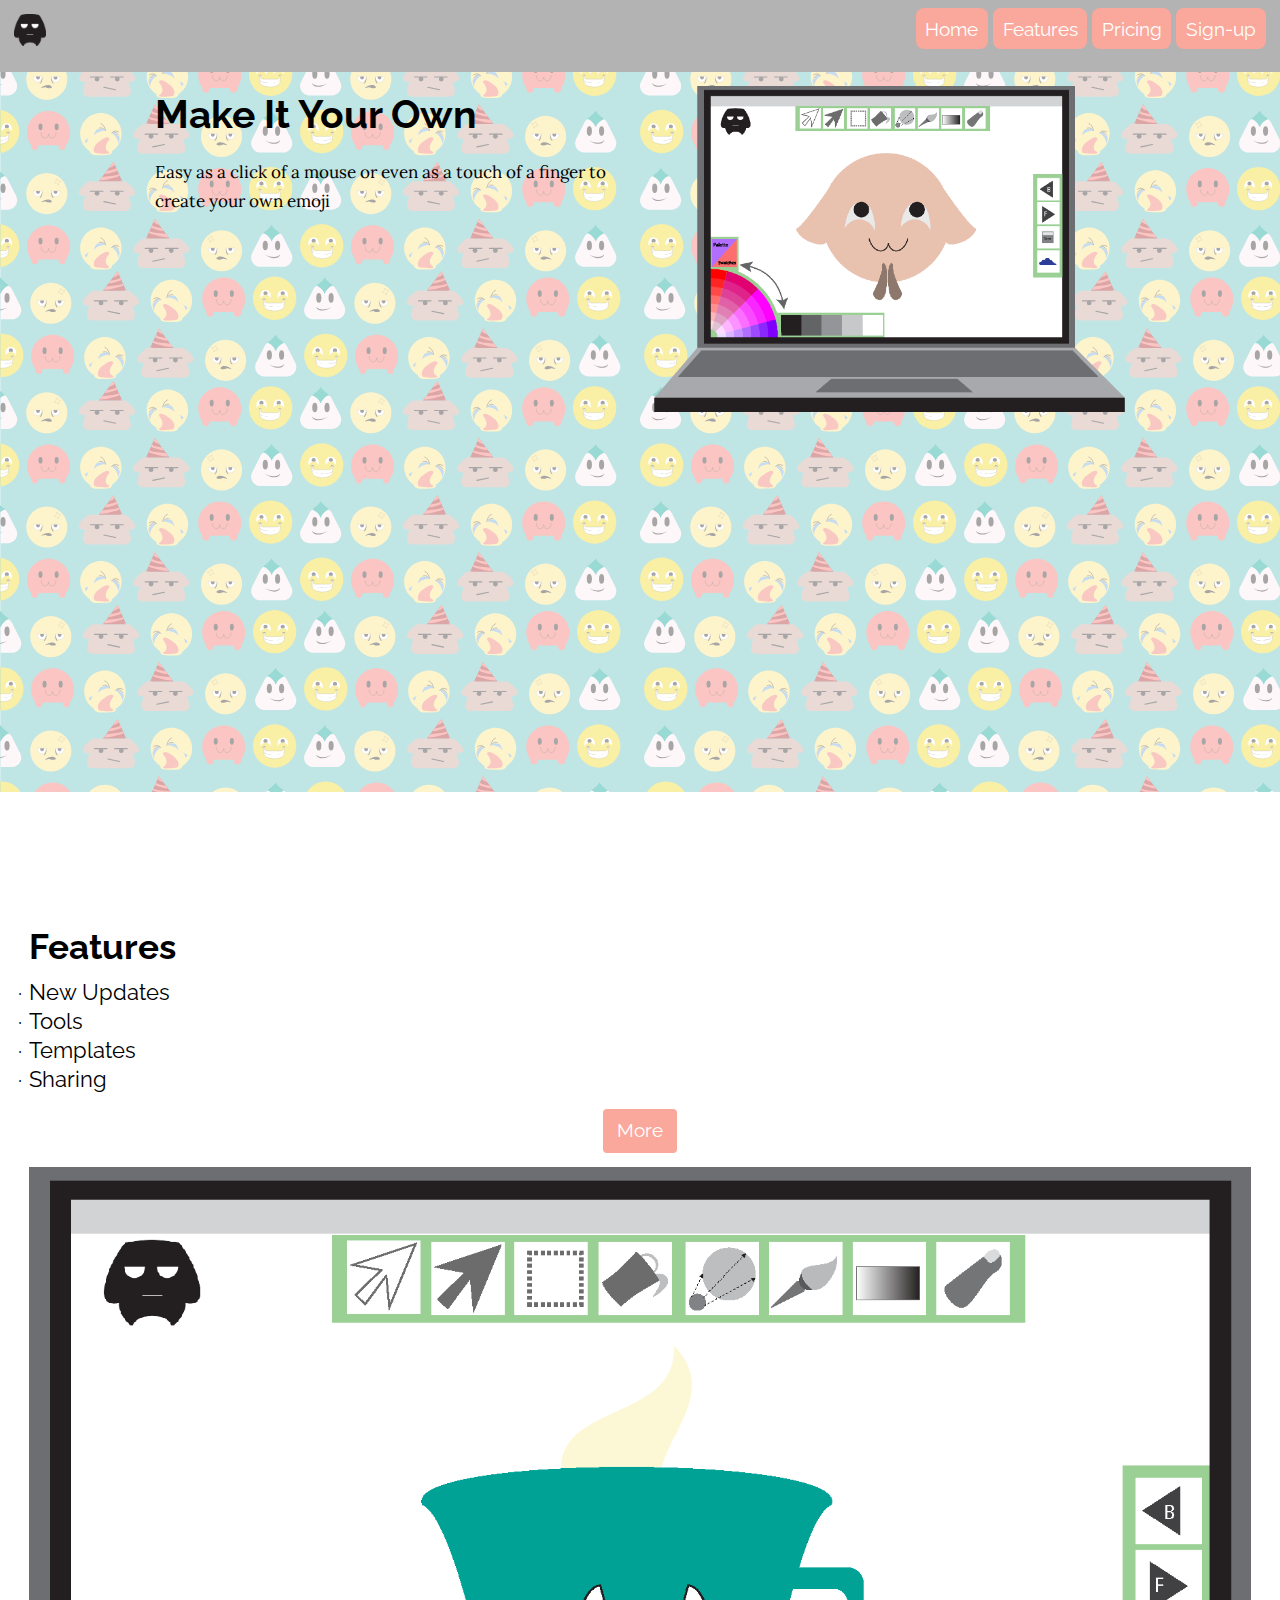
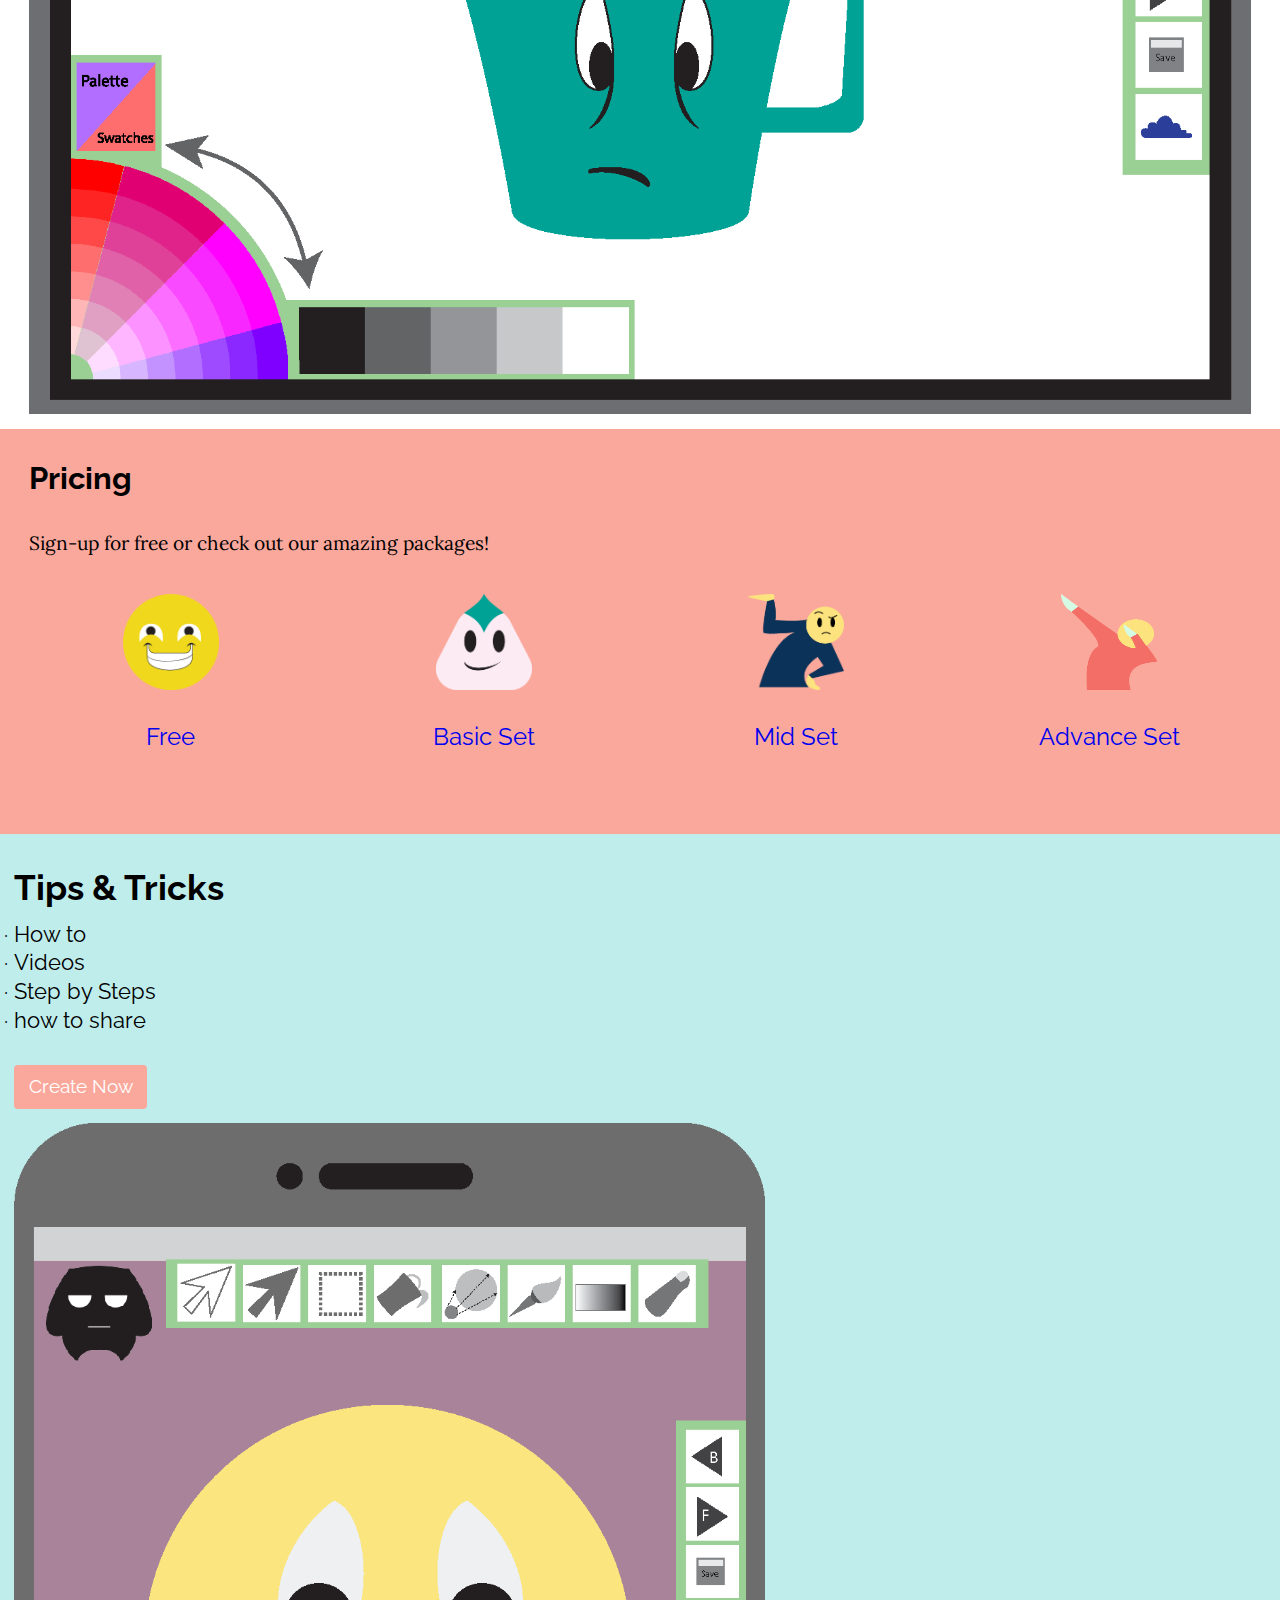
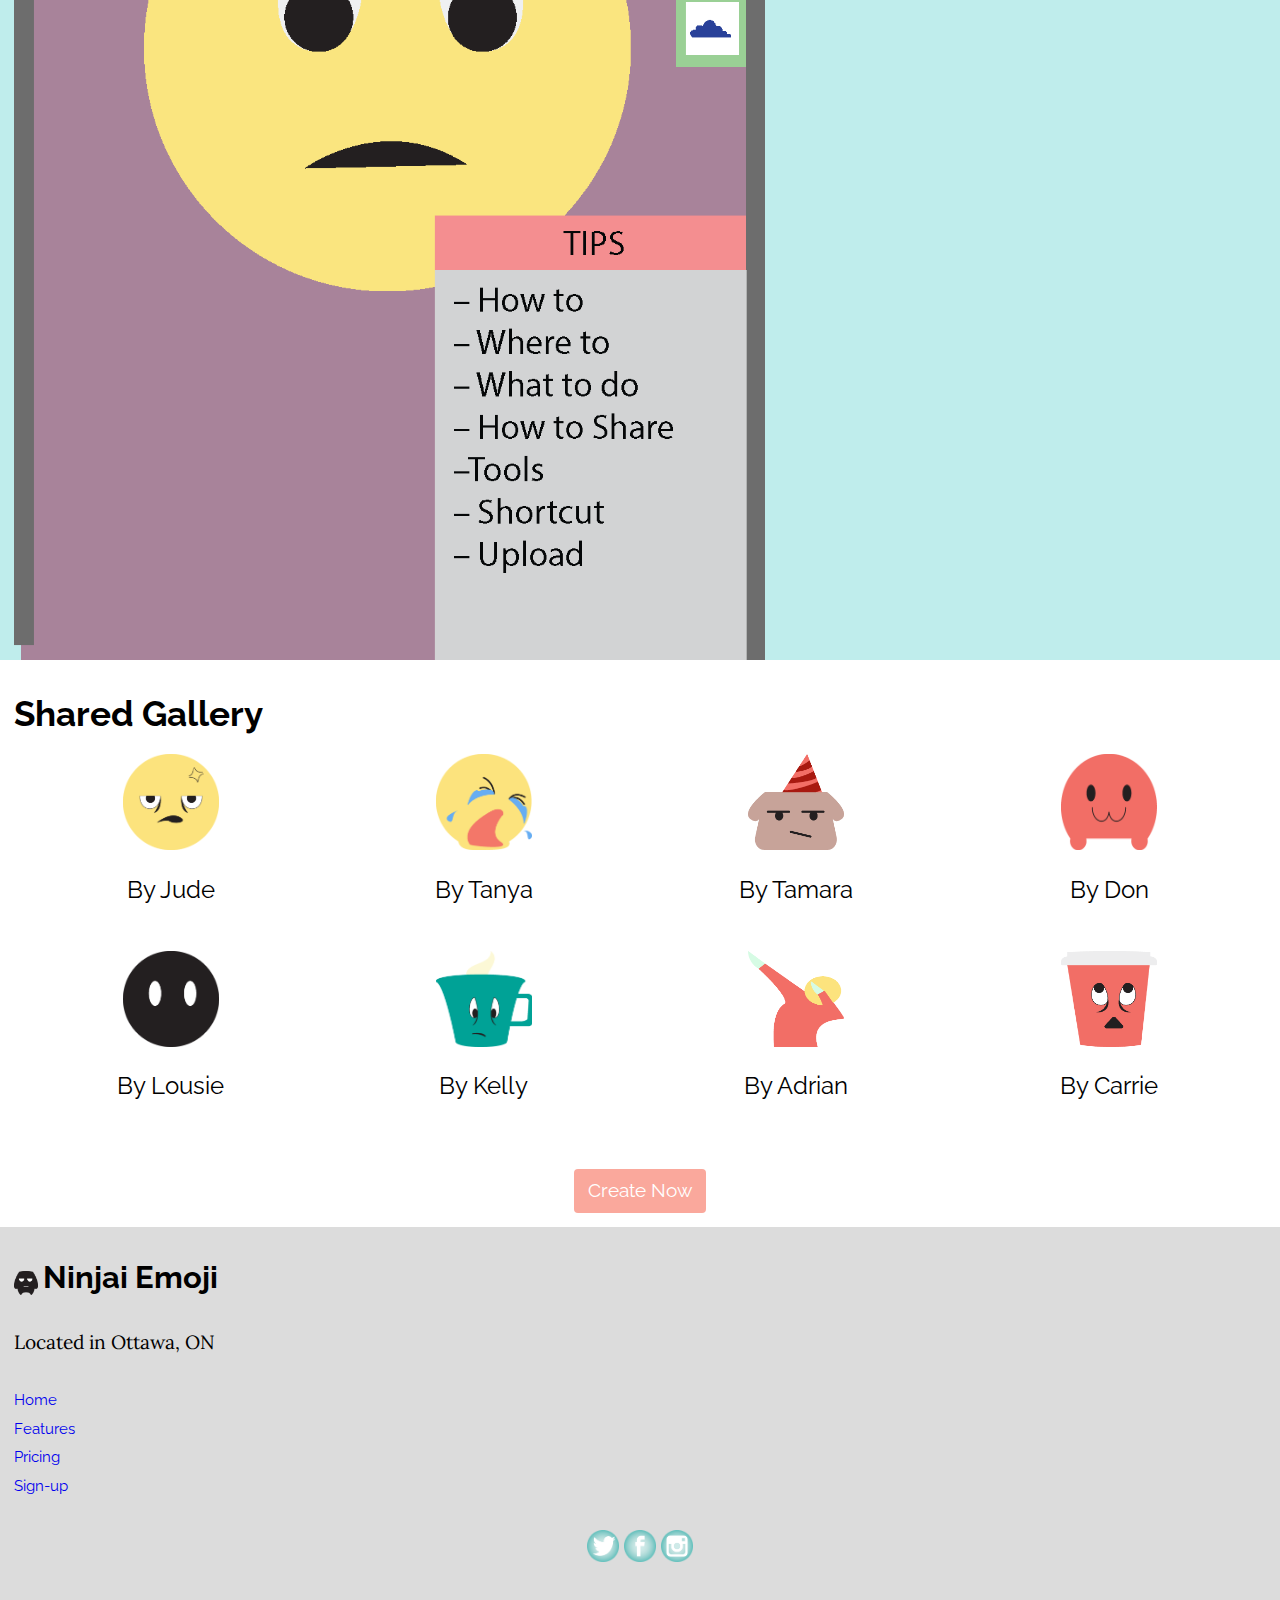
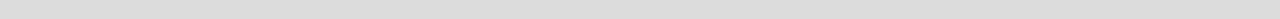
==== index.html @ ff422fff "fixing index" ====
<!DOCTYPE html>
<html lang="en-ca">
<head>
  <meta charset="utf-8">
  <title>Home Page</title>
  <meta name="viewport" content="width=device-width,initial-scale=1">
  <link href="css/modules.css" rel="stylesheet">
  <link href="css/grid.css" rel="stylesheet">
  <link href="css/type.css" rel="stylesheet">
  <link href="css/main.css" rel="stylesheet">
  <link href="https://fonts.googleapis.com/css?family=Lora|Raleway:400,700" rel="stylesheet">
</head>
<body>

  <header class="nav pin push-0 pad-t-1-2">
    <div class="grid">
      <div class="unit xs-1-2 s-1-2 m-1-2 l-1-2">
        <a href="index.html">
          <i class="gutter-1-2">
            <img class="icon i-32" src="images/logo-icon.png" alt="">
          </i>
        </a>
      </div>
      <div class="unit xs-1-2 s-1-2 unit-m-hidden unit-l-hidden gutter-1-2">
        <nav class="right">
          <div class="dropdown push-1-2">
            <button class="dropbtn">Menu</button>
            <ul class="dropdown-content">
              <li><a href="">Home</a></li>
              <li><a href="tour.html">Features</a></li>
              <li><a href="pricing.html">Pricing</a></li>
              <li><a href="sign-up.html">Sign-up</a></li>
            </ul>
          </div>
        </nav>
      </div>
      <div class="unit unit-xs-hidden unit-s-hidden m-1-2 l-1-2 gutter-1-2">
        <nav class="right">
          <ul class="list-group-inline">
            <li><a class="btn btn-link" href="">Home</a></li>
            <li><a class="btn btn-link" href="tour.html">Features</a></li>
            <li><a class="btn btn-link" href="pricing.html">Pricing</a></li>
            <li><a class="btn btn-link" href="sign-up.html">Sign-up</a></li>
          </ul>
        </nav>
      </div>
    </div>
  </header>
  <main>

    <section class="banner push-1-2 pad-b-2 relative">
      <div class="embed embed-16by9">
        <img class="embed-item" src="images/background-pricing.svg" alt="">
      </div>
      <div class="grid absolute pin-tc w-1 gutter-1-2 pad-t-1-2 wrapper">
        <div class="unit xs-1 s-1 m-1-2 l-1-2 push-1-2">
          <h1 class="push-1-2 zetta">Make It Your Own</h1>
          <p class="milli push-0">Easy as a click of a mouse or even as a touch of a finger to create your own emoji</p>
        </div>
        <div class="unit xs-1 s-1 m-1-2 l-1-2 ban-img">
          <img class="img-flex" src="images/banner-image.png" alt="">
        </div>
      </div>
    </section>

    <section class="feature-body gutter push-1-2 pad-t-2">
      <div>
        <h2 class="push-1-4 exa">Features</h2>
        <ul class="mega push-1-2 gutter-0">
          <li>New Updates</li>
          <li>Tools</li>
          <li>Templates</li>
          <li>Sharing</li>
        </ul>
      </div>
      <div class="text-center push-1-2">
        <a class="btn text-center" href="tour.html">More</a>
      </div>
      <img class="img-flex" src="images/image-features.png" alt="">
    </section>

    <section class="price-home pad-b pad-t">
      <div class="gutter">
        <h2>Pricing</h2>
        <p>Sign-up for free or check out our amazing packages!</p>
      </div>
      <div class="grid pad-t-0 push-1-2 gutter-1-2">
        <div class="unit xs-1-2 s-1-2 m-1-4 l-1-4 island-1-4 push-1-2 center-flow">
          <a class="push-0" href="pricing.html">
            <i>
              <img class="icon i-96 push" src="images/icons-happy.png" alt="">
            </i>
            <h3 class="text-center push-1-2 normal giga">Free</h3>
          </a>
        </div>
        <div class="unit xs-1-2 s-1-2 m-1-4 l-1-4 island-1-4 push-1-2 center-flow">
          <a class="push-0" href="pricing.html">
            <i>
              <img class="icon i-96 push" src="images/icons-werid.png" alt="">
            </i>
            <h3 class="text-center push-1-2 normal giga">Basic Set</h3>
          </a>
        </div>
        <div class="unit xs-1-2 s-1-2 m-1-4 l-1-4 island-1-4 push-1-2 center-flow">
          <a class="push-0" href="pricing.html">
            <i>
              <img class="icon i-96 push" src="images/icons-what.png" alt="">
            </i>
            <h3 class="text-center push-1-2 normal giga">Mid Set</h3>
          </a>
        </div>
        <div class="unit xs-1-2 s-1-2 m-1-4 l-1-4 island-1-4 push-1-2 center-flow">
          <a class="push-0" href="pricing.html">
            <i>
              <img class="icon i-96 push" src="images/icons-dab.png" alt="">
            </i>
            <h3 class="text-center push-1-2 normal giga">Advance Set</h3>
          </a>
        </div>
      </div>
    </section>

    <section class="tips gutter-1-2 pad-t">
      <h2 class="push-1-4 exa">Tips & Tricks</h2>
      <ul class="mega push-1-2">
        <li>How to</li>
        <li>Videos</li>
        <li>Step by Steps</li>
        <li>how to share</li>
      </ul>
      <div class="pad-t-1-2 push-1-2">
        <a class="btn text-center" href="pricing.html">Create Now</a>
      </div>
      <img class="img-flex img-phone" src="images/icon-phone.png" alt="">
    </section>

    <section class="pad-t">
      <h2 class="push-1-4 gutter-1-2 exa">Shared Gallery</h2>
      <div class="grid gutter-1-2">
        <div class="unit xs-1-2 s-1-2 m-1-4 l-1-4 island-1-4 push-1-2 center-flow">
          <figure class="push-0">
            <i>
              <img class="icon i-96 push-1-4" src="images/icons-mad.png" alt="">
            </i>
            <figcaption class="pad-t-1-2 push-1-2 giga">By Jude</figcaption>
          </figure>
        </div>
        <div class="unit xs-1-2 s-1-2 m-1-4 l-1-4 island-1-4 push-1-2 center-flow">
          <figure class="push-0">
            <i>
              <img class="icon i-96 push-1-4" src="images/icons-sad.png" alt="">
            </i>
            <figcaption class="pad-t-1-2 push-1-2 giga">By Tanya</figcaption>
          </figure>
        </div>
        <div class="unit xs-1-2 s-1-2 m-1-4 l-1-4 island-1-4 push-1-2 center-flow">
          <figure class="push-0">
            <i>
              <img class="icon i-96 push-1-4" src="images/icons-bob.png" alt="">
            </i>
            <figcaption class="pad-t-1-2 push-1-2 giga">By Tamara</figcaption>
          </figure>
        </div>
        <div class="unit xs-1-2 s-1-2 m-1-4 l-1-4 island-1-4 push-1-2 center-flow">
          <figure class="push-0">
            <i>
              <img class="icon i-96 push-1-4" src="images/icons-frank.png" alt="">
            </i>
            <figcaption class="pad-t-1-2 push-1-2 giga">By Don</figcaption>
          </figure>
        </div>
        <div class="unit-xs-hidden unit m-1-4 l-1-4 island-1-4 push-1-2 center-flow">
          <figure class="push-0">
            <i>
              <img class="icon i-96 push-1-4" src="images/icons-ninja.png" alt="">
            </i>
            <figcaption class="pad-t-1-2 push-1-2 giga">By Lousie</figcaption>
          </figure>
        </div>
        <div class="unit-xs-hidden unit m-1-4 l-1-4 island-1-4 push-1-2 center-flow">
          <figure class="push-0">
            <i>
              <img class="icon i-96 push-1-4" src="images/icons-cup.png" alt="">
            </i>
            <figcaption class="pad-t-1-2 push-1-2 giga">By Kelly</figcaption>
          </figure>
        </div>
        <div class="unit-xs-hidden unit m-1-4 l-1-4 island-1-4 push-1-2 center-flow">
          <figure class="push-0">
            <i>
              <img class="icon i-96 push-1-4" src="images/icons-dab.png" alt="">
            </i>
            <figcaption class="pad-t-1-2 push-1-2 giga">By Adrian</figcaption>
          </figure>
        </div>
        <div class="unit-xs-hidden unit m-1-4 l-1-4 island-1-4 push-1-2 center-flow">
          <figure class="push-0">
            <i>
              <img class="icon i-96 push-1-4" src="images/icons-cuppy.png" alt="">
            </i>
            <figcaption class="pad-t-1-2 push-1-2 giga">By Carrie</figcaption>
          </figure>
        </div>
      </div>

      <div class="pad-t push-1-2 center-flow">
        <a class="btn text-center" href="pricing.html">Create Now</a>
      </div>

    </section>

  </main>

  <footer class="pad-t gutter-1-2 pad-b">

    <i class="inline-block">
      <img class="icon i-24" src="images/logo-icon.png" alt="">
    </i>

    <h2 class="inline-block">Ninjai Emoji</h2>

    <p>Located in Ottawa, ON</p>
    <nav class="micro">
      <ul class="list-group">
        <li><a href="index.html">Home</a></li>
        <li><a href="tour.html">Features</a></li>
        <li><a href="pricing.html">Pricing</a></li>
        <li><a href="sign-up.html">Sign-up</a></li>
      </ul>
    </nav>
    <div class="center-flow push">
      <i>
        <img class="icon i-32" src="images/icons-twitter.png" alt="">
      </i>
      <i>
        <img class="icon i-32" src="images/icons-facebook.png" alt="">
      </i>
      <i>
        <img class="icon i-32" src="images/icons-instagram.png" alt="">
      </i>
    </div>
  </footer>

</body>
</html>
---- css/modules.css ----
/*
 * Modulifier || Code released under the UNLICENSE
 * Code under other copyrights & licenses listed below.
 * https://modulifier.web-dev.tools/#responsive;images;list-group;embed;media-object;icons;hidden;positioning;nice-lists;forms;buttons;accessibility;print
 */

@-moz-viewport { width: device-width; scale: 1; }
@-ms-viewport { width: device-width; scale: 1; }
@-o-viewport { width: device-width; scale: 1; }
@-webkit-viewport { width: device-width; scale: 1; }
@viewport { width: device-width; scale: 1; }

html {
  box-sizing: border-box;
  -moz-text-size-adjust: 100%;
  -ms-text-size-adjust: 100%;
  -webkit-text-size-adjust: 100%;
  text-size-adjust: 100%;
}

*, *::before, *::after {
  box-sizing: inherit;
}

body {
  margin: 0;
}

article,
aside,
details,
figcaption,
figure,
footer,
header,
main,
menu,
nav,
section,
summary {
  display: block;
}

audio,
canvas,
progress,
video {
  display: inline-block;
  vertical-align: baseline;
}

template {
  display: none;
}

details {
  cursor: pointer;
}

audio:not([controls]) {
  display: none;
  height: 0;
}

a,
area,
button,
input,
label,
select,
textarea,
[tabindex] {
  -ms-touch-action: manipulation;
  touch-action: manipulation;
}

img {
  border: 0;
}

.img-flex {
  display: block;
  width: 100%;
}

svg {
  fill: currentColor;
}

svg:not(:root) {
  overflow: hidden;
}

svg.img-flex {
  width: 100%;
  height: 100%;
}

.image-replacement, .ir {
  overflow: hidden;
  direction: ltr;
  text-align: left;
  text-indent: 100%;
  white-space: nowrap;
}

.list-group, .list-group-inline, .list-group--inline {
  padding-left: 0;
  list-style-type: none;
}

.list-group > dd {
  margin-left: 0;
}

.list-group-inline::before,
.list-group-inline::after,
.list-group--inline::before,
.list-group--inline::after {
  content: "";
  display: table;
}

.list-group-inline::after,
.list-group--inline::after {
  clear: both;
}

.list-group-inline > li,
.list-group--inline > li {
  display: inline-block;
}

.list-group-inline > dt,
.list-group--inline > dt {
  clear: left;
  float: left;
  width: 11em;
}

.list-group-inline > dd,
.list-group--inline > dd {
  float: left;
  min-width: 12em;
}

.embed {
  margin-left: 0;
  margin-right: 0;
  overflow: hidden;
  position: relative;
  width: 100%;
}

.embed-1by1, .embed--1by1 {
  padding-top: 100%; /* Square */
}

.embed-4by3, .embed--4by3 {
  padding-top: 75%; /* Traditional TV/computer screens */
}

.embed-iso216, .embed--iso216 {
  padding-top: 70.92%; /* A-standard paper sizes */
}

.embed-3by2, .embed--3by2 {
  padding-top: 66.6%; /* Classic 35 mm film & most digital photos, landscape */
}

.embed-2by3, .embed--2by3 {
  padding-top: 150%; /* Classic 35 mm film & most digital photos, portrait */
}

.embed-golden, .embed--golden {
  padding-top: 61.8%; /* The Golden Ratio */
}

.embed-16by9, .embed--16by9 {
  padding-top: 56.25%; /* HD TV */
}

.embed-185by100, .embed--185by100 {
  padding-top: 54.05%; /* Common widescreen cinema */
}

.embed-24by10, .embed--24by10 {
  padding-top: 41.667%; /* Widescreen cinema: 2.4:1 */
}

.embed-3by1, .embed--3by1 {
  padding-top: 33.3333%; /* Panorama photos */
}

.embed-4by1, .embed--4by1 {
  padding-top: 25%; /* Polyvision */
}

.embed-5by1, .embed--5by1 {
  padding-top: 20%; /* Really wide... */
}

.embed-item, .embed__item {
  min-height: 100%;
  left: 0;
  position: absolute;
  top: 0;
  width: 100%;
}

.media {
  overflow: hidden;
}

.media-img, .media__img {
  float: left;
}

.media-img-reversed, .media__img--reversed {
  float: right;
}

.media-img-stacked, .media__img--stacked {
  float: none;
}

.media-body, .media__body {
  overflow: hidden;
  min-width: 12em; /* Slightly less than 200px, responsiveness built in */
}

.icon {
  display: inline-block;
  position: relative;
  background: transparent none no-repeat center center;
  background-size: contain;
  vertical-align: middle;
}

.i-16, .i--16 {
  height: 16px;
  width: 16px;
}

.i-18, .i--18 {
  height: 18px;
  width: 18px;
}

.i-24, .i--24 {
  height: 24px;
  width: 24px;
}

.i-32, .i--32 {
  height: 32px;
  width: 32px;
}

.i-48, .i--48 {
  height: 48px;
  width: 48px;
}

.i-64, .i--64 {
  height: 64px;
  width: 64px;
}

.i-96, .i--96 {
  height: 96px;
  width: 96px;
}

.i-128, .i--128 {
  height: 128px;
  width: 128px;
}

.i-192, .i--192 {
  height: 192px;
  width: 192px;
}

.i-256, .i--256 {
  height: 256px;
  width: 256px;
}

.icon img,
.icon svg {
  left: 0;
  height: 100%;
  position: absolute;
  top: 0;
  width: 100%;
  fill: currentColor;
}

.icon-label {
  vertical-align: middle;
}

.icon-link,
.icon-link:focus,
.icon-link:hover {
  text-decoration: none;
}

[hidden], .hidden {
  /* stylelint-disable declaration-no-important */
  display: none !important;
  visibility: hidden !important;
  /* stylelint-enable */
}

.visually-hidden {
  height: 1px;
  margin: -1px;
  overflow: hidden;
  padding: 0;
  position: absolute;
  width: 1px;
  border: 0;
  clip: rect(0 0 0 0);
}

.visually-hidden.focusable:active, .visually-hidden.focusable:focus {
  height: auto;
  margin: 0;
  overflow: visible;
  position: static;
  width: auto;
  clip: auto;
}

.invisible {
  visibility: hidden;
}

.chop,
.crop {
  overflow: hidden;
}

.truncate {
  max-width: 100%;
  overflow: hidden;
  width: 100%;
  text-overflow: ellipsis;
  white-space: nowrap;
}

.scrollable {
  max-width: 100%;
  overflow-x: auto;
  overflow-y: hidden;
  -webkit-overflow-scrolling: touch;
}

.clearfix::after {
  content: " ";
  display: block;
  clear: both;
}

.left {
  float: left;
}

.right {
  float: right;
}

.center-text,
.center-flow {
  text-align: center;
}

.center-block {
  margin-left: auto;
  margin-right: auto;
}

.no-auto-margins,
.not-centered {
  margin-left: 0;
  margin-right: 0;
}

.center-content,
.center-content-vertical,
.center-contents,
.center-contents-vertical {
  display: -webkit-flex;
  display: -ms-flexbox;
  display: flex;
  -webkit-justify-content: center;
  -ms-flex-pack: center;
  justify-content: center;
  -webkit-align-items: center;
  -ms-flex-align: center;
  align-items: center;
  -webkit-align-content: center;
  -ms-flex-line-pack: center;
  align-content: center;
  -webkit-flex-direction: column wrap;
  -ms-flex-direction: column wrap;
  flex-flow: column wrap;
}

.center-content-horizontal,
.center-contents-horizontal {
  display: -webkit-flex;
  display: -ms-flexbox;
  display: flex;
  -webkit-justify-content: center;
  -ms-flex-pack: center;
  justify-content: center;
  -webkit-align-items: center;
  -ms-flex-align: center;
  align-items: center;
  -webkit-align-content: center;
  -ms-flex-line-pack: center;
  align-content: center;
  -webkit-flex-direction: row wrap;
  -ms-flex-direction: row wrap;
  flex-flow: row wrap;
}

.inline {
  display: inline;
}

.block {
  display: block;
}

.inline-block, .ib {
  display: inline-block;
}

.valign-top {
  vertical-align: top;
}

.valign-bottom {
  vertical-align: bottom;
}

.valign-middle {
  vertical-align: middle;
}

.fixed {
  position: fixed;
}

.relative {
  position: relative;
}

[class*="pin-"],
.absolute {
  position: absolute;
}

.static {
  position: static;
}

.zindex-1 {
  z-index: 1;
}

.zindex-2 {
  z-index: 2;
}

.zindex-3 {
  z-index: 3;
}

.zindex-1000 {
  z-index: 1000;
}

.pin-top-left,
.pin-left-top,
.pin-tl,
.pin-lt {
  top: 0;
  left: 0;
}

.pin-top-right,
.pin-right-top,
.pin-tr,
.pin-rt {
  top: 0;
  right: 0;
}

.pin-bottom-left,
.pin-left-bottom,
.pin-bl,
.pin-lb {
  bottom: 0;
  left: 0;
}

.pin-bottom-right,
.pin-right-bottom,
.pin-br,
.pin-rb {
  bottom: 0;
  right: 0;
}

.pin-top-center,
.pin-center-top,
.pin-tc,
.pin-ct {
  left: 50%;
  top: 0;
  transform: translateX(-50%);
}

.pin-bottom-center,
.pin-center-bottom,
.pin-bc,
.pin-cb {
  bottom: 0;
  left: 50%;
  transform: translateX(-50%);
}

.pin-center-left,
.pin-left-center,
.pin-cl,
.pin-lc {
  left: 0;
  top: 50%;
  transform: translateY(-50%);
}

.pin-center-right,
.pin-right-center,
.pin-cr,
.pin-rc {
  right: 0;
  top: 50%;
  transform: translateY(-50%);
}

.pin-center, .pin-c {
  left: 50%;
  top: 50%;
  transform: translate(-50%, -50%);
}

.width-quarter, .w-1-4 {
  width: 25%;
}

.width-half, .w-1-2 {
  width: 50%;
}

.width-full, .w-1 {
  width: 100%;
}

.height-quarter, .h-1-4 {
  height: 25%;
}

.height-half, .h-1-2 {
  height: 50%;
}

.height-full, .h-1 {
  height: 100%;
}

ul {
  list-style-type: none;
}

ul > li::before {
  content: "·";
  float: left;
  margin-left: -1.6em;
  width: 1.3em;
  text-align: right;
}

ol {
  counter-reset: ol-simple-numbers;
  list-style-type: none;
}

ol > li::before {
  float: left;
  margin-left: -1.6em;
  width: 1.3em;
  counter-increment: ol-simple-numbers;
  content: counter(ol-simple-numbers);
  text-align: right;
}

.list-group > li::before,
.list-group-inline > li::before,
.list-group--inline > li::before {
  content: none;
}

/* stylelint-disable no-descending-specificity */

/*
 * (c) Nicolas Gallagher and Jonathan Neal of Normalize.css || MIT License
 *     https://necolas.github.io/normalize.css/
 */

button,
input,
optgroup,
select,
textarea {
  color: inherit;
  font: inherit;
  margin: 0;
}

button,
input {
  overflow: visible;
}

button,
select {
  text-transform: none;
}

button,
html [type="button"],
[type="reset"],
[type="submit"] {
  -webkit-appearance: button;
  cursor: pointer;
}

button[disabled],
html input[disabled] {
  cursor: default;
}

button::-moz-focus-inner,
input::-moz-focus-inner {
  border: 0;
  padding: 0;
}

[type="checkbox"],
[type="radio"] {
  opacity: 0;
  position: absolute;
  height: 1px;
  width: 1px;
}

[type="number"]::-webkit-inner-spin-button,
[type="number"]::-webkit-outer-spin-button {
  height: auto;
}

[type="search"]::-webkit-search-cancel-button,
[type="search"]::-webkit-search-decoration {
  -webkit-appearance: none;
}

fieldset {
  padding-left: 0;
  padding-right: 0;

  border: 0;
  border-top: 2px solid #666;
}

legend {
  color: inherit;
  display: table;
  max-width: 100%;
  padding: 0 .3em 0 0;
  white-space: normal;

  border: 0;

  font-weight: bold;
}

optgroup {
  font-weight: bold;
}

::-webkit-input-placeholder {
  color: inherit;
  opacity: .54;
}

::-webkit-file-upload-button {
  -webkit-appearance: button;
  font: inherit;
}

/* End Normalize.css code */

label,
.label-block {
  display: block;
  cursor: pointer;
}

[type="checkbox"] + label,
[type="radio"] + label,
.label-inline {
  display: inline-block;
}

input:not([type]),
[type="text"],
[type="number"],
[type="search"],
[type="url"],
[type="email"],
[type="password"],
[type="tel"],
[type="datetime-local"],
[type="month"],
[type="week"],
[type="date"],
[type="time"],
[type="range"],
select,
textarea {
  -moz-appearance: none;
  -webkit-appearance: none;
  appearance: none;
}

input,
textarea {
  display: block;
  width: 100%;

  background-color: #fff;
  border: 2px solid #666;
  border-radius: 0;

  vertical-align: middle;
}

label {
  vertical-align: middle;
}

textarea {
  max-width: 100%;
  min-height: 4em;
  overflow: auto;
}

[type="color"] {
  display: inline-block;
  width: 2em;
}

select {
  display: block;
  width: 100%;

  background-image: url("data:image/svg+xml,%3Csvg xmlns='http://www.w3.org/2000/svg' width='256' height='256' viewBox='0 0 256 256'%3E%3Cpath fill='none' stroke='%23000' stroke-miterlimit='10' stroke-width='70' d='M36.3 82.1l91.9 91.8 91.5-91.8'/%3E%3C/svg%3E");
  background-repeat: no-repeat;
  background-position: calc(100% - .4em) center;
  background-size: 18px auto;
  background-color: #fff;
  border: 2px solid #666;
  border-radius: 0;
}

[type="checkbox"] + label::before {
  content: " ";
  display: inline-block;
  height: 1.8em;
  margin-right: .3em;
  position: relative;
  vertical-align: middle;
  top: -.1em;
  width: 1.8em;

  background-color: #fff;
  background-size: cover;
  border: 2px solid #666;

  line-height: inherit;
}

[type="checkbox"]:checked + label::before {
  background-image: url("data:image/svg+xml,%3Csvg xmlns='http://www.w3.org/2000/svg' width='256' height='256' viewBox='0 0 256 256'%3E%3Cpath fill='none' stroke='%23000' stroke-miterlimit='10' stroke-width='50' d='M49.9 130.1l50.8 50.7L206.1 75.2'/%3E%3C/svg%3E");
}

[type="checkbox"]:focus + label::before {
  outline: 3px solid #000;
  z-index: 1000;
}

[type="radio"] + label::before {
  content: " ";
  display: inline-block;
  height: 1.8em;
  margin-right: .3em;
  position: relative;
  vertical-align: middle;
  top: -.1em;
  width: 1.8em;

  background-color: #fff;
  background-size: cover;
  border: 2px solid #666;
  border-radius: 50%;

  line-height: inherit;
}

[type="radio"]:checked + label::before {
  background-image: url("data:image/svg+xml,%3Csvg xmlns='http://www.w3.org/2000/svg' width='256' height='256' viewBox='0 0 256 256'%3E%3Ccircle cx='128' cy='128' r='70.4'/%3E%3C/svg%3E");
}

[type="radio"]:focus + label::before,
[type="radio"] + label:focus::before {
  box-shadow: 0 0 0 3px #000;
  z-index: 1000;
}

[type="range"] {
  border: 0;
  background-color: #fff;
}

[type="range"]::-webkit-slider-runnable-track {
  height: 6px;

  -webkit-appearance: none;
  appearance: none;
  background-color: #ccc;
  border: 0;
  border-radius: 3px;
}

[type="range"]:active::-webkit-slider-runnable-track {
  background-color: #ccc;
}

[type="range"]::-moz-range-track {
  height: 6px;

  -moz-appearance: none;
  appearance: none;
  background-color: #ccc;
  border: 0;
  border-radius: 3px;
}

[type="range"]:active::-moz-range-track {
  background-color: #ccc;
}

[type="range"]::-ms-track {
  height: 6px;

  -ms-appearance: none;
  appearance: none;
  background-color: #ccc;
  border: 0;
  border-radius: 3px;
}

[type="range"]:active::-ms-track {
  background-color: #ccc;
}

[type="range"]::-webkit-slider-thumb {
  margin-top: -4px;
  height: 16px;
  width: 16px;

  -webkit-appearance: none;
  appearance: none;
  background-color: #000;
  border: none;
  border-radius: 50%;
}

[type="range"]:hover::-webkit-slider-thumb {
  background-color: #000;
}

[type="range"]:active::-webkit-slider-thumb {
  background-color: #000;
}

[type="range"]::-moz-range-thumb {
  margin-top: -4px;
  height: 16px;
  width: 16px;

  -webkit-appearance: none;
  appearance: none;
  background-color: #000;
  border: none;
  border-radius: 50%;
}

[type="range"]:hover::-moz-range-thumb {
  background-color: #000;
}

[type="range"]:active::-moz-range-thumb {
  background-color: #000;
}

[type="range"]::-ms-thumb {
  margin-top: -4px;
  height: 16px;
  width: 16px;

  -webkit-appearance: none;
  appearance: none;
  background-color: #000;
  border: none;
  border-radius: 50%;
}

[type="range"]:hover::-ms-thumb {
  background-color: #000;
}

[type="range"]:active::-ms-thumb {
  background-color: #000;
}

[type="checkbox"].hide-custom-input + label::before,
[type="checkbox"] + .hide-custom-input::before,
[type="radio"].hide-custom-input + label::before,
[type="radio"] + .hide-custom-input::before {
  content: none;
  display: none;
}

/* stylelint-enable */

.link-box {
  display: block;
  text-decoration: none;
}

button,
.btn {
  cursor: pointer;
  display: inline-block;
  margin: 0;
  overflow: visible;
  padding: .375em .75em .42em;
  -webkit-appearance: none;
  -moz-appearance: none;
  appearance: none;
  background-color: #333;
  border-radius: 4px;
  border: 3px solid #333;
  color: #fff;
  font: inherit;
  text-decoration: none;
  text-transform: none;
}

button::-moz-focus-inner {
  border: 0;
  padding: 0;
}

button:focus,
button:hover,
.btn:focus,
.btn:hover {
  background-color: #000;
  border-color: #000;
  color: #fff;
}

button[disabled] {
  cursor: default;
}

.btn-light, .btn--light {
  background-color: #e2e2e2;
  border-color: #e2e2e2;
  color: #000;
}

.btn-light:focus,
.btn-light:hover,
.btn--light:focus,
.btn--light:hover {
  background-color: #666;
  border-color: #666;
  color: #fff;
}

.btn-ghost,
.btn--ghost {
  background-color: transparent;
  border-color: #333;
  color: #000;
}

.btn-ghost:focus,
.btn-ghost:hover,
.btn--ghost:focus,
.btn--ghost:hover {
  background-color: #e2e2e2;
  border-color: #000;
  color: #000;
}

.btn-link {
  display: inline;
  padding: 0;
  background-color: transparent;
  border-radius: 0;
  border: 0;
  color: inherit;
}

.btn-link:focus,
.btn-link:hover {
  background-color: transparent;
  color: inherit;
}

a:hover, a:active {
  outline: none;
}

a:focus,
[tabindex="0"]:focus,
details:focus,
summary:focus,
input:focus,
textarea:focus,
button:focus,
select:focus {
  outline: 3px solid #000;
  outline-offset: 0;
}

a:focus, [tabindex="0"]:focus {
  outline-offset: 3px;
}

.skip-links {
  margin: 0;
  padding: 0;
  list-style-type: none;
}

.skip-links > li::before {
  content: none; /* Remove the bullets if nice lists is selected */
}

.skip-links a,
.skip-links button {
  padding: .5em .75em;
  position: absolute;
  top: -10em;
  z-index: 10000; /* To make sure they're always on top */
  background-color: #000;
  border: 0;
  color: #fff;
  font-size: 1.125rem;
  font-weight: bold;
  text-decoration: none;
}

.skip-links a:focus,
.skip-links button:focus {
  outline-offset: 3px;
  top: 0;
}

[aria-busy="true"] {
  cursor: progress;
}

[aria-controls] {
  cursor: pointer;
}

[aria-disabled] {
  cursor: default;
}

.print-only {
  display: none;
  visibility: hidden;
}

@media print {

  .no-print {
    display: none;
    visibility: hidden;
  }

  .print-only {
    display: block;
    visibility: visible;
  }

  /*
   * (c) HTML5 Boilerplate || MIT License
   *     https://html5boilerplate.com/
   */

  /* stylelint-disable declaration-no-important */

  *, *::before, *::after, *::first-letter, *::first-line {
    background: none transparent !important;
    color: #000 !important;
    box-shadow: none !important;
    text-shadow: none !important;
  }

  /* stylelint-enable */

  a, a:visited {
    text-decoration: underline;
  }

  a[href]::after {
    content: " (" attr(href) ")";
  }

  abbr[title]::after {
    content: " (" attr(title) ")";
  }

  a[href^="#"]::after,
  a[href^="javascript:"]::after {
    content: "";
  }

  pre, blockquote {
    page-break-inside: avoid;
  }

  thead {
    display: table-header-group;
  }

  tr, img {
    page-break-inside: avoid;
  }

  p, h1, h2, h3, h4, h5, h6 {
    orphans: 3;
    widows: 3;
  }

  h1, h2, h3, h4, h5, h6 {
    page-break-after: avoid;
  }

  /* End HTML5 Boilerplate code */
}
---- css/grid.css ----
/*
  Gridifier || Code released under the UNLICENSE
  https://gridifier.web-dev.tools/#xs,4,0,0,0;s,4,25,0,0;m,4,38,1,1;l,4,60,1,1
*/

.grid {
  margin: 0;
  padding: 0;
  letter-spacing: -.31em;
  text-rendering: optimizeSpeed;
  display: -webkit-flex;
  display: -ms-flexbox;
  display: flex;
  -webkit-flex-flow: row wrap;
  -ms-flex-flow: row wrap;
  flex-flow: row wrap;
}

.grid-bottom {
  -webkit-align-items: flex-end;
  -ms-align-items: flex-end;
  align-items: flex-end;
}

.grid-middle {
  -webkit-align-items: center;
  -ms-align-items: center;
  align-items: center;
}

.grid-stretch {
  -webkit-align-items: stretch;
  -ms-align-items: stretch;
  align-items: stretch;
}

.opera-only :-o-prefocus,
.grid {
  word-spacing: -.43em;
}

.unit {
  letter-spacing: normal;
  text-rendering: auto;
  vertical-align: top;
  word-spacing: normal;
  display: inline-block;
  visibility: visible;
}

.grid-bottom .unit {
  vertical-align: bottom;
}

.grid-middle .unit {
  vertical-align: middle;
}

[class*="unit-push-"],
[class*="unit-pull-"] {
  position: relative;
}

.unit-xs-hidden {
  display: none;
  visibility: hidden;
}

.unit-xs-centered {
  margin: 0 auto;
}

.unit-xs-1,
.xs-1 {
  display: block;
  visibility: visible;
  width: 100%;
}

.unit-xs-1-2,
.xs-1-2 {
  width: 50%;
}

.unit-xs-1-3,
.xs-1-3 {
  width: 33.3333%;
}

.unit-xs-2-3,
.xs-2-3 {
  width: 66.6667%;
}

.unit-xs-1-4,
.xs-1-4 {
  width: 25%;
}

.unit-xs-3-4,
.xs-3-4 {
  width: 75%;
}

.unit-xs-1-2,
.xs-1-2,
.unit-xs-1-3,
.xs-1-3,
.unit-xs-2-3,
.xs-2-3,
.unit-xs-1-4,
.xs-1-4,
.unit-xs-3-4,
.xs-3-4 {
  display: inline-block;
  visibility: visible;
}

@media only screen and (min-width: 25em) {

  .unit-s-hidden {
    display: none;
    visibility: hidden;
  }

  .unit-s-centered {
    margin: 0 auto;
  }

  .unit-s-1,
  .s-1 {
    display: block;
    visibility: visible;
    width: 100%;
  }

  .unit-s-1-2,
  .s-1-2 {
    width: 50%;
  }

  .unit-s-1-3,
  .s-1-3 {
    width: 33.3333%;
  }

  .unit-s-2-3,
  .s-2-3 {
    width: 66.6667%;
  }

  .unit-s-1-4,
  .s-1-4 {
    width: 25%;
  }

  .unit-s-3-4,
  .s-3-4 {
    width: 75%;
  }

  .unit-s-1-2,
  .s-1-2,
  .unit-s-1-3,
  .s-1-3,
  .unit-s-2-3,
  .s-2-3,
  .unit-s-1-4,
  .s-1-4,
  .unit-s-3-4,
  .s-3-4 {
    display: inline-block;
    visibility: visible;
  }

}

@media only screen and (min-width: 38em) {

  .unit-m-hidden {
    display: none;
    visibility: hidden;
  }

  .unit-m-centered {
    margin: 0 auto;
  }

  .unit-m-1,
  .m-1 {
    display: block;
    visibility: visible;
    width: 100%;
  }

  .unit-offset-m-0 {
    margin-left: 0;
  }

  .unit-push-m-0,
  .unit-pull-m-0 {
    left: 0;
  }

  .unit-m-1-2,
  .m-1-2 {
    width: 50%;
  }

  .unit-offset-m-1-2 {
    margin-left: 50%;
  }

  .unit-push-m-1-2 {
    left: 50%;
  }

  .unit-pull-m-1-2 {
    left: -50%;
  }

  .unit-m-1-3,
  .m-1-3 {
    width: 33.3333%;
  }

  .unit-offset-m-1-3 {
    margin-left: 33.3333%;
  }

  .unit-push-m-1-3 {
    left: 33.3333%;
  }

  .unit-pull-m-1-3 {
    left: -33.3333%;
  }

  .unit-m-2-3,
  .m-2-3 {
    width: 66.6667%;
  }

  .unit-offset-m-2-3 {
    margin-left: 66.6667%;
  }

  .unit-push-m-2-3 {
    left: 66.6667%;
  }

  .unit-pull-m-2-3 {
    left: -66.6667%;
  }

  .unit-m-1-4,
  .m-1-4 {
    width: 25%;
  }

  .unit-offset-m-1-4 {
    margin-left: 25%;
  }

  .unit-push-m-1-4 {
    left: 25%;
  }

  .unit-pull-m-1-4 {
    left: -25%;
  }

  .unit-m-3-4,
  .m-3-4 {
    width: 75%;
  }

  .unit-offset-m-3-4 {
    margin-left: 75%;
  }

  .unit-push-m-3-4 {
    left: 75%;
  }

  .unit-pull-m-3-4 {
    left: -75%;
  }

  .unit-m-1-2,
  .m-1-2,
  .unit-m-1-3,
  .m-1-3,
  .unit-m-2-3,
  .m-2-3,
  .unit-m-1-4,
  .m-1-4,
  .unit-m-3-4,
  .m-3-4 {
    display: inline-block;
    visibility: visible;
  }

}

@media only screen and (min-width: 60em) {

  .unit-l-hidden {
    display: none;
    visibility: hidden;
  }

  .unit-l-centered {
    margin: 0 auto;
  }

  .unit-l-1,
  .l-1 {
    display: block;
    visibility: visible;
    width: 100%;
  }

  .unit-offset-l-0 {
    margin-left: 0;
  }

  .unit-push-l-0,
  .unit-pull-l-0 {
    left: 0;
  }

  .unit-l-1-2,
  .l-1-2 {
    width: 50%;
  }

  .unit-offset-l-1-2 {
    margin-left: 50%;
  }

  .unit-push-l-1-2 {
    left: 50%;
  }

  .unit-pull-l-1-2 {
    left: -50%;
  }

  .unit-l-1-3,
  .l-1-3 {
    width: 33.3333%;
  }

  .unit-offset-l-1-3 {
    margin-left: 33.3333%;
  }

  .unit-push-l-1-3 {
    left: 33.3333%;
  }

  .unit-pull-l-1-3 {
    left: -33.3333%;
  }

  .unit-l-2-3,
  .l-2-3 {
    width: 66.6667%;
  }

  .unit-offset-l-2-3 {
    margin-left: 66.6667%;
  }

  .unit-push-l-2-3 {
    left: 66.6667%;
  }

  .unit-pull-l-2-3 {
    left: -66.6667%;
  }

  .unit-l-1-4,
  .l-1-4 {
    width: 25%;
  }

  .unit-offset-l-1-4 {
    margin-left: 25%;
  }

  .unit-push-l-1-4 {
    left: 25%;
  }

  .unit-pull-l-1-4 {
    left: -25%;
  }

  .unit-l-3-4,
  .l-3-4 {
    width: 75%;
  }

  .unit-offset-l-3-4 {
    margin-left: 75%;
  }

  .unit-push-l-3-4 {
    left: 75%;
  }

  .unit-pull-l-3-4 {
    left: -75%;
  }

  .unit-l-1-2,
  .l-1-2,
  .unit-l-1-3,
  .l-1-3,
  .unit-l-2-3,
  .l-2-3,
  .unit-l-1-4,
  .l-1-4,
  .unit-l-3-4,
  .l-3-4 {
    display: inline-block;
    visibility: visible;
  }

}

.unit-content-distribute,
.content-distribute {
  display: -ms-flexbox;
  display: -webkit-flex;
  display: flex;
  -ms-flex-direction: column;
  -webkit-flex-direction: column;
  flex-direction: column;
  -ms-flex-pack: justify;
  -webkit-justify-content: space-between;
  justify-content: space-between;
}

.unit-content-center,
.unit-content-center-vertical {
  display: -webkit-flex;
  display: -ms-flexbox;
  display: flex;
  -webkit-justify-content: center;
  -ms-flex-pack: center;
  justify-content: center;
  -webkit-align-items: center;
  -ms-flex-align: center;
  align-items: center;
  -webkit-align-content: center;
  -ms-flex-line-pack: center;
  align-content: center;
  -webkit-flex-direction: column wrap;
  -ms-flex-direction: column wrap;
  flex-flow: column wrap;
}

.unit-content-center-horizontal {
  display: -webkit-flex;
  display: -ms-flexbox;
  display: flex;
  -webkit-justify-content: center;
  -ms-flex-pack: center;
  justify-content: center;
  -webkit-align-items: center;
  -ms-flex-align: center;
  align-items: center;
  -webkit-align-content: center;
  -ms-flex-line-pack: center;
  align-content: center;
  -webkit-flex-direction: row wrap;
  -ms-flex-direction: row wrap;
  flex-flow: row wrap;
}

.content-fill,
.content-stretch {
  -ms-flex-grow: 2;
  -webkit-flex-grow: 2;
  flex-grow: 2;
  max-width: 100%; /* @bugfix: IE 10, 11 */
}

.content-shrink {
  -ms-align-self: center;
  -webkit-align-self: center;
  align-self: center;
}
---- css/type.css ----
/*
  Typografier || Code released under the UNLICENSE
  https://typografier.web-dev.tools/#0,100,1.3,1.067,0;38,110,1.4,1.125,1;60,120,1.5,1.125,1;90,130,1.5,1.125,1
*/

html {
  font-size: 100%;
  line-height: 1.3;
}

a {
  background-color: transparent;
  -webkit-text-decoration-skip: objects;
}

sub,
sup {
  font-size: 75%;
  line-height: 1px;
  position: relative;
  vertical-align: baseline;
}

sup {
  top: -.5em;
}

sub {
  bottom: -.25em;
}

pre,
code,
kbd,
samp {
  font-size: 100%;
}

abbr[title] {
  border-bottom: none;
  text-decoration: underline;
  text-decoration: underline dotted;
}

b,
strong {
  font-weight: bold;
}

dfn,
caption {
  font-style: italic;
}

hr {
  border: 0;
  border-top: 2px solid #000;
  height: 0;
}

table {
  border-collapse: collapse;
  border-spacing: 0;
  width: 100%;
  table-layout: fixed;
}

caption {
  text-align: left;
}

th,
td {
  border-bottom: 1px solid #000;
  text-align: left;
  vertical-align: top;
}

thead th {
  vertical-align: bottom;

  border-bottom-width: 2px;
}

.text-left {
  text-align: left;
}

.text-right {
  text-align: right;
}

.text-center {
  text-align: center;
}

.normal {
  font-weight: normal;
  font-style: normal;
}

.not-bold {
  font-weight: normal;
}

.not-italic {
  font-style: normal;
}

.bold {
  font-weight: bold;
}

.italic {
  font-style: italic;
}

.text-upper {
  text-transform: uppercase;
}

.text-lower {
  text-transform: lowercase;
}

.wrapper {
  margin-left: auto;
  margin-right: auto;
  max-width: 52em;
  width: 100%;
}

.wrapper-no-center {
  max-width: 52em;
  width: 100%;
}

.max-length {
  margin-left: auto;
  margin-right: auto;
  max-width: 36em;
  width: 100%;
}

.max-length-no-center {
  max-width: 36em;
  width: 100%;
}

h1,
h2,
h3,
h4,
h5,
h6,
p,
ul,
ol,
dl,
dd,
figure,
blockquote,
details,
hr,
fieldset,
pre,
table,
caption {
  margin: 0 0 1.3rem;
}

.yotta {
  font-size: 1.5745rem;
  line-height: 2.275rem;
}

.zetta {
  font-size: 1.4757rem;
  line-height: 1.95rem;
}

h1,
.exa {
  font-size: 1.383rem;
  line-height: 1.95rem;
}

h2,
.peta {
  font-size: 1.2962rem;
  line-height: 1.95rem;
}

h3,
.tera {
  font-size: 1.2148rem;
  line-height: 1.625rem;
}

h4,
.giga {
  font-size: 1.1385rem;
  line-height: 1.625rem;
}

h5,
.mega {
  font-size: 1.067rem;
  line-height: 1.625rem;
}

h6,
.kilo,
input,
textarea {
  font-size: 1rem;
  line-height: 1.3rem;
}

small,
.milli {
  font-size: .9372rem;
  line-height: 1.3rem;
}

.micro {
  font-size: .8784rem;
  line-height: 1.3rem;
}

ul {
  padding-left: 1em;
}

ol {
  padding-left: 1.6em;
}

input,
option,
select {
  height: calc(1.3rem + .1625rem + .1625rem);
}

[type="color"] {
  width: calc(1.3rem + .1625rem + .1625rem);
}

[type="checkbox"],
[type="radio"] {
  display: inline-block;
  height: auto;
  width: auto;
}

.push {
  margin-bottom: 1.3rem;
}

.push-none,
.push-0 {
  margin-bottom: 0;
}

.push-double,
.push-2 {
  margin-bottom: 2.6rem;
}

.push-half,
.push-1-2 {
  margin-bottom: .65rem;
}

.push-quarter,
.push-1-4 {
  margin-bottom: .325rem;
}

.push-eighth,
.push-1-8 {
  margin-bottom: .1625rem;
}

.push-right-eighth,
.push-r-1-8 {
  margin-right: .1625rem;
}

.push-right-quarter,
.push-r-1-4 {
  margin-right: .325rem;
}

.push-right-half,
.push-r-1-2 {
  margin-right: .65rem;
}

.push-right,
.push-r {
  margin-right: 1.3rem;
}

.pad-top,
.pad-t {
  padding-top: 1.3rem;
}

.pad-bottom,
.pad-b {
  padding-bottom: 1.3rem;
}

.pad-top-double,
.pad-t-2 {
  padding-top: 2.6rem;
}

.pad-bottom-double,
.pad-b-2 {
  padding-bottom: 2.6rem;
}

.pad-top-half,
.pad-t-1-2 {
  padding-top: .65rem;
}

.pad-bottom-half,
.pad-b-1-2 {
  padding-bottom: .65rem;
}

.pad-top-quarter,
.pad-t-1-4 {
  padding-top: .325rem;
}

.pad-bottom-quarter,
.pad-b-1-4 {
  padding-bottom: .325rem;
}

.pad-top-eighth,
.pad-t-1-8 {
  padding-top: .1625rem;
}

.pad-bottom-eighth,
.pad-b-1-8 {
  padding-bottom: .1625rem;
}

.island {
  padding: 1.3rem;
}

.island-double,
.island-2 {
  padding: 2.6rem;
}

.island-half,
.island-1-2 {
  padding: .65rem;
}

.island-quarter,
.island-1-4,
td,
table th {
  padding: .325rem;
}

.island-eighth,
.island-1-8,
input,
textarea {
  padding: .1625rem;
}

.gutter {
  padding-left: 1.3rem;
  padding-right: 1.3rem;
}

.gutter-double,
.gutter-2 {
  padding-left: 2.6rem;
  padding-right: 2.6rem;
}

.gutter-half,
.gutter-1-2 {
  padding-left: .65rem;
  padding-right: .65rem;
}

.gutter-quarter,
.gutter-1-4,
caption {
  padding-left: .325rem;
  padding-right: .325rem;
}

.gutter-eighth,
.gutter-1-8 {
  padding-left: .1625rem;
  padding-right: .1625rem;
}

select {
  padding: 0 .1625rem;
}

fieldset {
  padding: .325rem 0;

  border: 0;
  border-top: 2px solid #000;
}

legend {
  padding-right: .325rem;
}

@media only screen and (min-width: 38em) {

  html {
    font-size: 110%;
    line-height: 1.4;
  }

  h1,
  h2,
  h3,
  h4,
  h5,
  h6,
  p,
  ul,
  ol,
  dl,
  dd,
  figure,
  blockquote,
  details,
  hr,
  fieldset,
  pre,
  table,
  caption {
    margin: 0 0 1.4rem;
  }

  .yotta {
    font-size: 2.2807rem;
    line-height: 3.15rem;
  }

  .zetta {
    font-size: 2.0273rem;
    line-height: 2.8rem;
  }

  h1,
  .exa {
    font-size: 1.802rem;
    line-height: 2.45rem;
  }

  h2,
  .peta {
    font-size: 1.6018rem;
    line-height: 2.1rem;
  }

  h3,
  .tera {
    font-size: 1.4238rem;
    line-height: 2.1rem;
  }

  h4,
  .giga {
    font-size: 1.2656rem;
    line-height: 1.75rem;
  }

  h5,
  .mega {
    font-size: 1.125rem;
    line-height: 1.75rem;
  }

  h6,
  .kilo,
  input,
  textarea {
    font-size: 1rem;
    line-height: 1.4rem;
  }

  small,
  .milli {
    font-size: .8889rem;
    line-height: 1.4rem;
  }

  .micro {
    font-size: .7901rem;
    line-height: 1.4rem;
  }

  ul,
  ol {
    padding-left: 0;
  }

  ul ul,
  ol ul {
    padding-left: 1em;
  }

  ol ol,
  ul ol {
    padding-left: 1.6em;
  }

  .hang-punc {
    float: left;
    margin-left: -1.4em;
    text-align: right;
    width: 1.3em;
  }

  table {
    margin-left: -.35rem;
    margin-right: -.35rem;
    width: calc(100% + .35rem + .35rem);
  }

  input,
  option,
  select {
    height: calc(1.4rem + .175rem + .175rem);
  }

  [type="color"] {
    width: calc(1.4rem + .175rem + .175rem);
  }

  [type="checkbox"],
  [type="radio"] {
    display: inline-block;
    height: auto;
    width: auto;
  }

  .push {
    margin-bottom: 1.4rem;
  }

  .push-none,
  .push-0 {
    margin-bottom: 0;
  }

  .push-double,
  .push-2 {
    margin-bottom: 2.8rem;
  }

  .push-half,
  .push-1-2 {
    margin-bottom: .7rem;
  }

  .push-quarter,
  .push-1-4 {
    margin-bottom: .35rem;
  }

  .push-eighth,
  .push-1-8 {
    margin-bottom: .175rem;
  }

  .push-right-eighth,
  .push-r-1-8 {
    margin-right: .175rem;
  }

  .push-right-quarter,
  .push-r-1-4 {
    margin-right: .35rem;
  }

  .push-right-half,
  .push-r-1-2 {
    margin-right: .7rem;
  }

  .push-right,
  .push-r {
    margin-right: 1.4rem;
  }

  .pad-top,
  .pad-t {
    padding-top: 1.4rem;
  }

  .pad-bottom,
  .pad-b {
    padding-bottom: 1.4rem;
  }

  .pad-top-double,
  .pad-t-2 {
    padding-top: 2.8rem;
  }

  .pad-bottom-double,
  .pad-b-2 {
    padding-bottom: 2.8rem;
  }

  .pad-top-half,
  .pad-t-1-2 {
    padding-top: .7rem;
  }

  .pad-bottom-half,
  .pad-b-1-2 {
    padding-bottom: .7rem;
  }

  .pad-top-quarter,
  .pad-t-1-4 {
    padding-top: .35rem;
  }

  .pad-bottom-quarter,
  .pad-b-1-4 {
    padding-bottom: .35rem;
  }

  .pad-top-eighth,
  .pad-t-1-8 {
    padding-top: .175rem;
  }

  .pad-bottom-eighth,
  .pad-b-1-8 {
    padding-bottom: .175rem;
  }

  .island {
    padding: 1.4rem;
  }

  .island-double,
  .island-2 {
    padding: 2.8rem;
  }

  .island-half,
  .island-1-2 {
    padding: .7rem;
  }

  .island-quarter,
  .island-1-4,
  td,
  table th {
    padding: .35rem;
  }

  .island-eighth,
  .island-1-8,
  input,
  textarea {
    padding: .175rem;
  }

  .gutter {
    padding-left: 1.4rem;
    padding-right: 1.4rem;
  }

  .gutter-double,
  .gutter-2 {
    padding-left: 2.8rem;
    padding-right: 2.8rem;
  }

  .gutter-half,
  .gutter-1-2 {
    padding-left: .7rem;
    padding-right: .7rem;
  }

  .gutter-quarter,
  .gutter-1-4,
  caption {
    padding-left: .35rem;
    padding-right: .35rem;
  }

  .gutter-eighth,
  .gutter-1-8 {
    padding-left: .175rem;
    padding-right: .175rem;
  }

  select {
    padding: 0 .175rem;
  }

  fieldset {
    padding: .35rem 0;

    border: 0;
    border-top: 2px solid #000;
  }

  legend {
    padding-right: .35rem;
  }

}

@media only screen and (min-width: 60em) {

  html {
    font-size: 120%;
    line-height: 1.5;
  }

  h1,
  h2,
  h3,
  h4,
  h5,
  h6,
  p,
  ul,
  ol,
  dl,
  dd,
  figure,
  blockquote,
  details,
  hr,
  fieldset,
  pre,
  table,
  caption {
    margin: 0 0 1.5rem;
  }

  .yotta {
    font-size: 2.2807rem;
    line-height: 3rem;
  }

  .zetta {
    font-size: 2.0273rem;
    line-height: 3rem;
  }

  h1,
  .exa {
    font-size: 1.802rem;
    line-height: 2.625rem;
  }

  h2,
  .peta {
    font-size: 1.6018rem;
    line-height: 2.25rem;
  }

  h3,
  .tera {
    font-size: 1.4238rem;
    line-height: 1.875rem;
  }

  h4,
  .giga {
    font-size: 1.2656rem;
    line-height: 1.875rem;
  }

  h5,
  .mega {
    font-size: 1.125rem;
    line-height: 1.5rem;
  }

  h6,
  .kilo,
  input,
  textarea {
    font-size: 1rem;
    line-height: 1.5rem;
  }

  small,
  .milli {
    font-size: .8889rem;
    line-height: 1.5rem;
  }

  .micro {
    font-size: .7901rem;
    line-height: 1.5rem;
  }

  ul,
  ol {
    padding-left: 0;
  }

  ul ul,
  ol ul {
    padding-left: 1em;
  }

  ol ol,
  ul ol {
    padding-left: 1.6em;
  }

  .hang-punc {
    float: left;
    margin-left: -1.4em;
    text-align: right;
    width: 1.3em;
  }

  table {
    margin-left: -.375rem;
    margin-right: -.375rem;
    width: calc(100% + .375rem + .375rem);
  }

  input,
  option,
  select {
    height: calc(1.5rem + .1875rem + .1875rem);
  }

  [type="color"] {
    width: calc(1.5rem + .1875rem + .1875rem);
  }

  [type="checkbox"],
  [type="radio"] {
    display: inline-block;
    height: auto;
    width: auto;
  }

  .push {
    margin-bottom: 1.5rem;
  }

  .push-none,
  .push-0 {
    margin-bottom: 0;
  }

  .push-double,
  .push-2 {
    margin-bottom: 3rem;
  }

  .push-half,
  .push-1-2 {
    margin-bottom: .75rem;
  }

  .push-quarter,
  .push-1-4 {
    margin-bottom: .375rem;
  }

  .push-eighth,
  .push-1-8 {
    margin-bottom: .1875rem;
  }

  .push-right-eighth,
  .push-r-1-8 {
    margin-right: .1875rem;
  }

  .push-right-quarter,
  .push-r-1-4 {
    margin-right: .375rem;
  }

  .push-right-half,
  .push-r-1-2 {
    margin-right: .75rem;
  }

  .push-right,
  .push-r {
    margin-right: 1.5rem;
  }

  .pad-top,
  .pad-t {
    padding-top: 1.5rem;
  }

  .pad-bottom,
  .pad-b {
    padding-bottom: 1.5rem;
  }

  .pad-top-double,
  .pad-t-2 {
    padding-top: 3rem;
  }

  .pad-bottom-double,
  .pad-b-2 {
    padding-bottom: 3rem;
  }

  .pad-top-half,
  .pad-t-1-2 {
    padding-top: .75rem;
  }

  .pad-bottom-half,
  .pad-b-1-2 {
    padding-bottom: .75rem;
  }

  .pad-top-quarter,
  .pad-t-1-4 {
    padding-top: .375rem;
  }

  .pad-bottom-quarter,
  .pad-b-1-4 {
    padding-bottom: .375rem;
  }

  .pad-top-eighth,
  .pad-t-1-8 {
    padding-top: .1875rem;
  }

  .pad-bottom-eighth,
  .pad-b-1-8 {
    padding-bottom: .1875rem;
  }

  .island {
    padding: 1.5rem;
  }

  .island-double,
  .island-2 {
    padding: 3rem;
  }

  .island-half,
  .island-1-2 {
    padding: .75rem;
  }

  .island-quarter,
  .island-1-4,
  td,
  table th {
    padding: .375rem;
  }

  .island-eighth,
  .island-1-8,
  input,
  textarea {
    padding: .1875rem;
  }

  .gutter {
    padding-left: 1.5rem;
    padding-right: 1.5rem;
  }

  .gutter-double,
  .gutter-2 {
    padding-left: 3rem;
    padding-right: 3rem;
  }

  .gutter-half,
  .gutter-1-2 {
    padding-left: .75rem;
    padding-right: .75rem;
  }

  .gutter-quarter,
  .gutter-1-4,
  caption {
    padding-left: .375rem;
    padding-right: .375rem;
  }

  .gutter-eighth,
  .gutter-1-8 {
    padding-left: .1875rem;
    padding-right: .1875rem;
  }

  select {
    padding: 0 .1875rem;
  }

  fieldset {
    padding: .375rem 0;

    border: 0;
    border-top: 2px solid #000;
  }

  legend {
    padding-right: .375rem;
  }

}

@media only screen and (min-width: 90em) {

  html {
    font-size: 130%;
    line-height: 1.5;
  }

  h1,
  h2,
  h3,
  h4,
  h5,
  h6,
  p,
  ul,
  ol,
  dl,
  dd,
  figure,
  blockquote,
  details,
  hr,
  fieldset,
  pre,
  table,
  caption {
    margin: 0 0 1.5rem;
  }

  .yotta {
    font-size: 2.2807rem;
    line-height: 3rem;
  }

  .zetta {
    font-size: 2.0273rem;
    line-height: 3rem;
  }

  h1,
  .exa {
    font-size: 1.802rem;
    line-height: 2.625rem;
  }

  h2,
  .peta {
    font-size: 1.6018rem;
    line-height: 2.25rem;
  }

  h3,
  .tera {
    font-size: 1.4238rem;
    line-height: 1.875rem;
  }

  h4,
  .giga {
    font-size: 1.2656rem;
    line-height: 1.875rem;
  }

  h5,
  .mega {
    font-size: 1.125rem;
    line-height: 1.5rem;
  }

  h6,
  .kilo,
  input,
  textarea {
    font-size: 1rem;
    line-height: 1.5rem;
  }

  small,
  .milli {
    font-size: .8889rem;
    line-height: 1.5rem;
  }

  .micro {
    font-size: .7901rem;
    line-height: 1.5rem;
  }

  ul,
  ol {
    padding-left: 0;
  }

  ul ul,
  ol ul {
    padding-left: 1em;
  }

  ol ol,
  ul ol {
    padding-left: 1.6em;
  }

  .hang-punc {
    float: left;
    margin-left: -1.4em;
    text-align: right;
    width: 1.3em;
  }

  table {
    margin-left: -.375rem;
    margin-right: -.375rem;
    width: calc(100% + .375rem + .375rem);
  }

  input,
  option,
  select {
    height: calc(1.5rem + .1875rem + .1875rem);
  }

  [type="color"] {
    width: calc(1.5rem + .1875rem + .1875rem);
  }

  [type="checkbox"],
  [type="radio"] {
    display: inline-block;
    height: auto;
    width: auto;
  }

  .push {
    margin-bottom: 1.5rem;
  }

  .push-none,
  .push-0 {
    margin-bottom: 0;
  }

  .push-double,
  .push-2 {
    margin-bottom: 3rem;
  }

  .push-half,
  .push-1-2 {
    margin-bottom: .75rem;
  }

  .push-quarter,
  .push-1-4 {
    margin-bottom: .375rem;
  }

  .push-eighth,
  .push-1-8 {
    margin-bottom: .1875rem;
  }

  .push-right-eighth,
  .push-r-1-8 {
    margin-right: .1875rem;
  }

  .push-right-quarter,
  .push-r-1-4 {
    margin-right: .375rem;
  }

  .push-right-half,
  .push-r-1-2 {
    margin-right: .75rem;
  }

  .push-right,
  .push-r {
    margin-right: 1.5rem;
  }

  .pad-top,
  .pad-t {
    padding-top: 1.5rem;
  }

  .pad-bottom,
  .pad-b {
    padding-bottom: 1.5rem;
  }

  .pad-top-double,
  .pad-t-2 {
    padding-top: 3rem;
  }

  .pad-bottom-double,
  .pad-b-2 {
    padding-bottom: 3rem;
  }

  .pad-top-half,
  .pad-t-1-2 {
    padding-top: .75rem;
  }

  .pad-bottom-half,
  .pad-b-1-2 {
    padding-bottom: .75rem;
  }

  .pad-top-quarter,
  .pad-t-1-4 {
    padding-top: .375rem;
  }

  .pad-bottom-quarter,
  .pad-b-1-4 {
    padding-bottom: .375rem;
  }

  .pad-top-eighth,
  .pad-t-1-8 {
    padding-top: .1875rem;
  }

  .pad-bottom-eighth,
  .pad-b-1-8 {
    padding-bottom: .1875rem;
  }

  .island {
    padding: 1.5rem;
  }

  .island-double,
  .island-2 {
    padding: 3rem;
  }

  .island-half,
  .island-1-2 {
    padding: .75rem;
  }

  .island-quarter,
  .island-1-4,
  td,
  table th {
    padding: .375rem;
  }

  .island-eighth,
  .island-1-8,
  input,
  textarea {
    padding: .1875rem;
  }

  .gutter {
    padding-left: 1.5rem;
    padding-right: 1.5rem;
  }

  .gutter-double,
  .gutter-2 {
    padding-left: 3rem;
    padding-right: 3rem;
  }

  .gutter-half,
  .gutter-1-2 {
    padding-left: .75rem;
    padding-right: .75rem;
  }

  .gutter-quarter,
  .gutter-1-4,
  caption {
    padding-left: .375rem;
    padding-right: .375rem;
  }

  .gutter-eighth,
  .gutter-1-8 {
    padding-left: .1875rem;
    padding-right: .1875rem;
  }

  select {
    padding: 0 .1875rem;
  }

  fieldset {
    padding: .375rem 0;

    border: 0;
    border-top: 2px solid #000;
  }

  legend {
    padding-right: .375rem;
  }

}
---- css/main.css ----
@-moz-viewport { width: device-width; scale: 1; }
@-ms-viewport { width: device-width; scale: 1; }
@-o-viewport { width: device-width; scale: 1; }
@-webkit-viewport { width: device-width; scale: 1; }
@viewport { width: device-width; scale: 1; }

html {
  -moz-text-size-adjust: 100%;
  -ms-text-size-adjust: 100%;
  -webkit-text-size-adjust: 100%;
  text-size-adjust: 100%;
  box-sizing: border-box;
  font-family: Raleway, sans-serif;
}

*, *::before, *::after {
  box-sizing: inherit;
}

header {
  background-color: #b3b3b3;
}

h1,
h2,
h3 {
  font-family: Raleway, sans-serif;
}

p,
span {
  font-family: Lora, serif;
}

/* dropdown menu - for all pages*/

a {
  list-style-type: none;
  text-decoration: none;
}

.btn-link {
  background-color: #bfedec;
  color: #fff;
  padding: .5em;
  border-radius: 8px;
}

.btn-link:hover {
  background-color: #faa89c;
  color: #404040;
}

.dropbtn {
  background-color: #bfedec;
  color: #fff;
  padding: 5px;
  border: none;
  cursor: pointer;
  border: 2px solid #bfedec;
  border-radius: 5px;
}

.dropdown {
  position: relative;
  display: inline-block;
}

.dropdown-content {
  display: none;
  position: absolute;
  background-color: #f9f9f9;
  min-width: 50px;
  z-index: 1;
  right: 0;
  list-style-type: none;
  text-decoration: none;
}

.dropdown-content a {
  color: #000;
  padding: 12px 16px;
  text-decoration: none;
  display: block;
}

.dropdown-content a:hover {
  background-color: #faa89c;
}

.dropdown:hover .dropdown-content {
  display: block;
}

.dropdown:hover .dropbtn {
  background-color: #faa89c;
  border: none;
}
/* all pages - css*/

footer {
  background-color: #dcdcdc;
}

/* Home page - css*/

.nav-links {
  background-color: #000;
  color: #fff;
}

.ban-img {
  max-width: 70%;
}

.price-home {
  background-color: #faa89c;
}

.img-phone {
  width: 60%;
}

.tips {
  background-color: #bfedec;
}

/* Features page - css*/

.btn {
  background-color: #faa89c;
  border: none;
}

.btn:hover {
  background-color: #bfedec;
}

.ban-nin {
  background-color: #bfedec;
}

.img-tools {
  width: 50%;
}

.card {
  background-color: #fff;
  border: none;
  border-radius: 8px;
}

.tools {
  background-color: #faa89c;
}

.our-plan {
  background-color: #bfedec;
}

tbody th {
  font-weight: normal;
  font-style: italic;
}

tfoot {
  font-weight: bold;
  background-color: #faa89c;
}

tbody tr:nth-child(odd) {
  background-color: #faa89c;
}

.package {
  width: 5em;
}

.free {
  width: 6em;
}

.basic {
  width: 6em;
}

.mid {
  width: 6em;
}

.advance {
  width: 6em;
}

table {
  min-width: 25em;
}

.color-thing {
  background-color: #f5f5f5;
}

@media only screen and (min-width: 60em) {

  .table-wrapper {
    overflow: visible;
  }

}

/* Pricing page - css*/

.card-price {
  background-color: #f5f5f5;
  border: 3px solid #bfedec;
  border-radius: 8px;
}

.img-price {
  width: 50%;
}

/* Sign up page - css*/
fieldset {
  border: 0;
}

input[type="radio"] + label::before,
input[type="checkbox"] + label::before,
textarea,
select,
input {
  border-color: #faa89c;
}

.sin-img {
  width: 65%;
}

.img-prices {
  width: 15%;
}
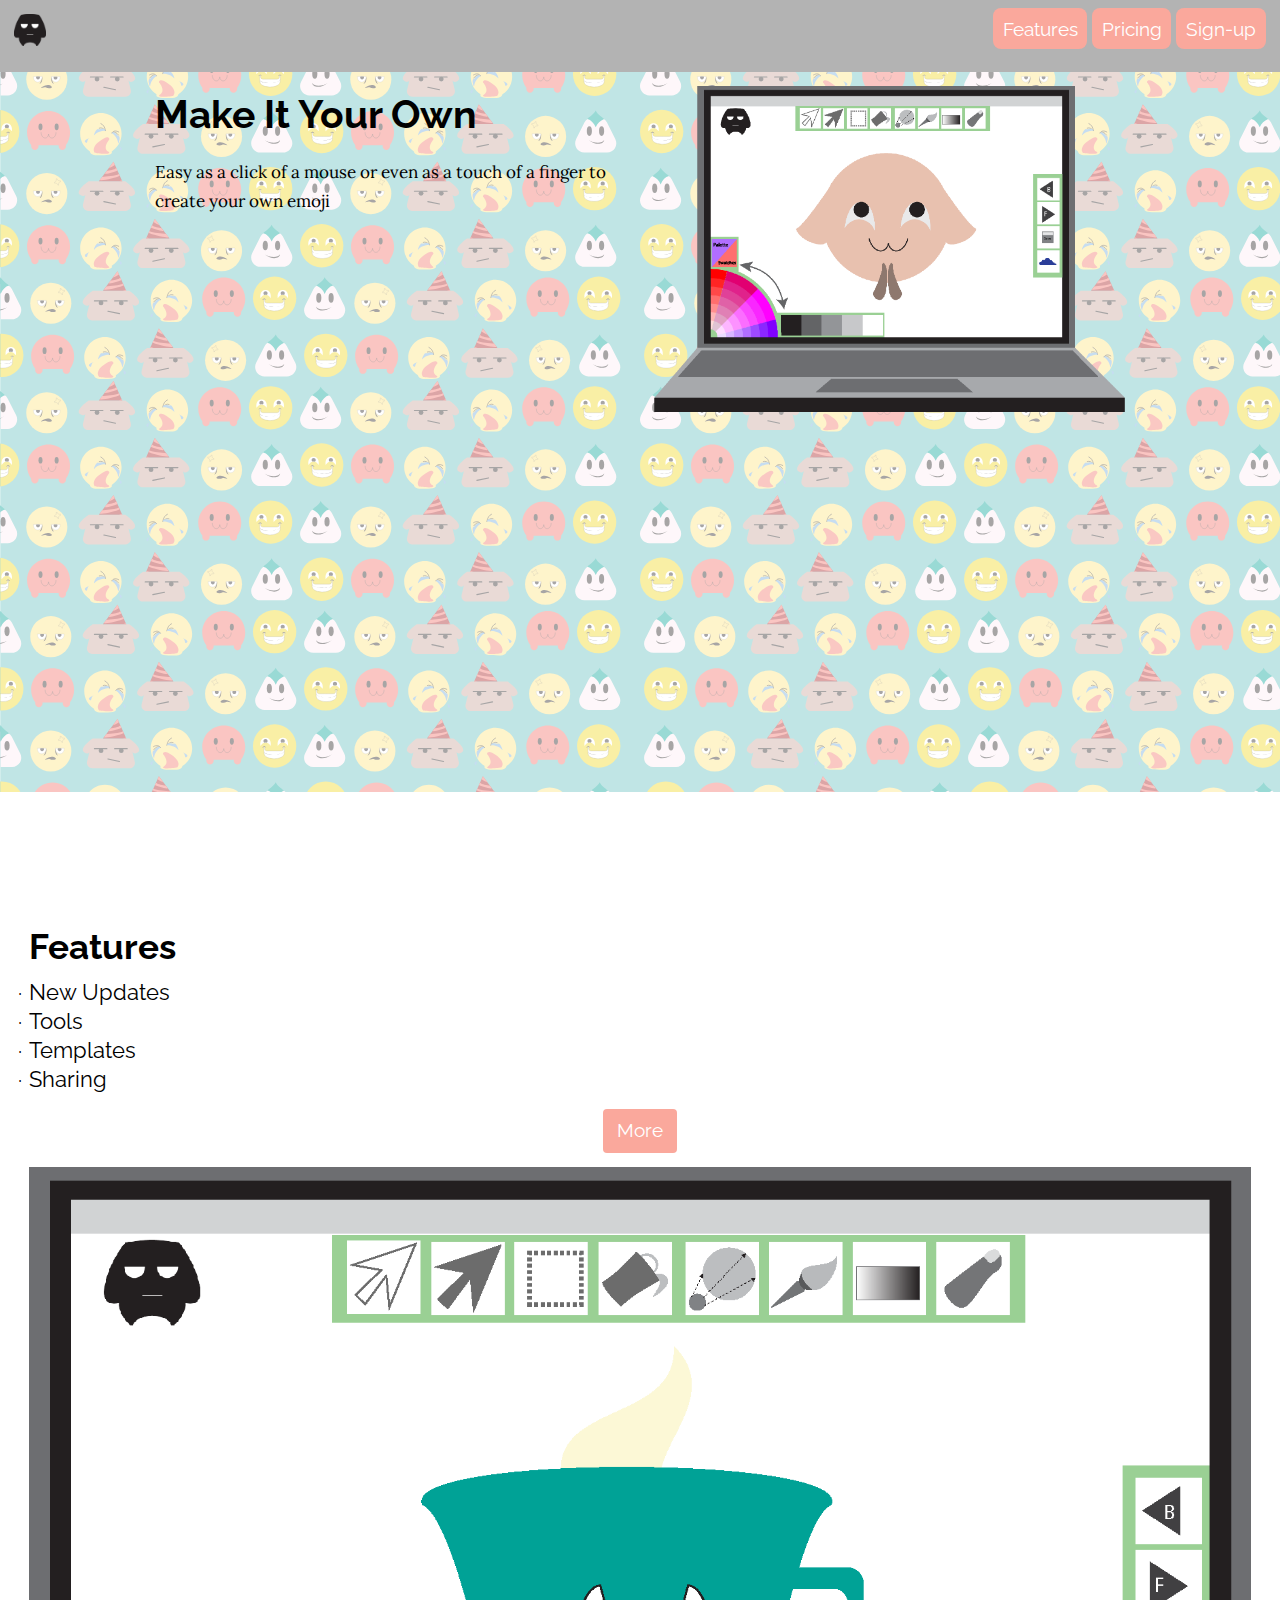
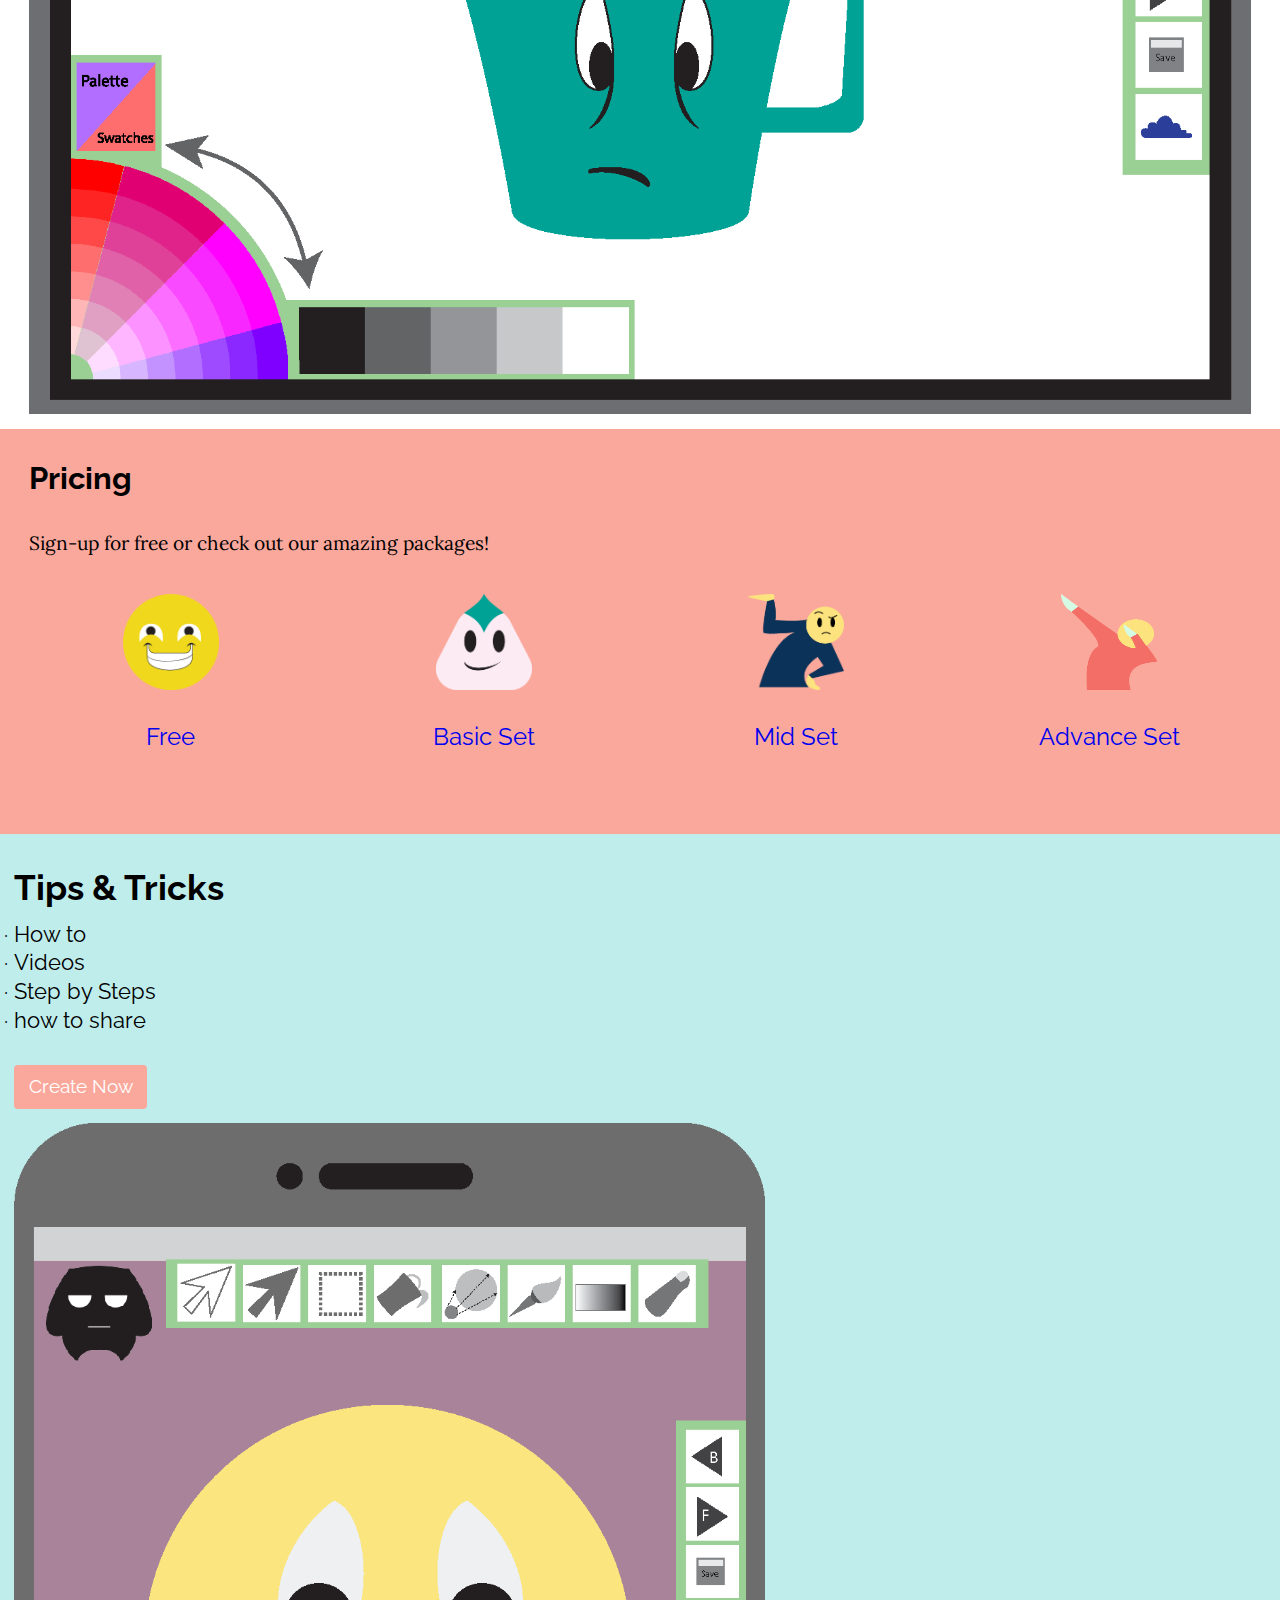
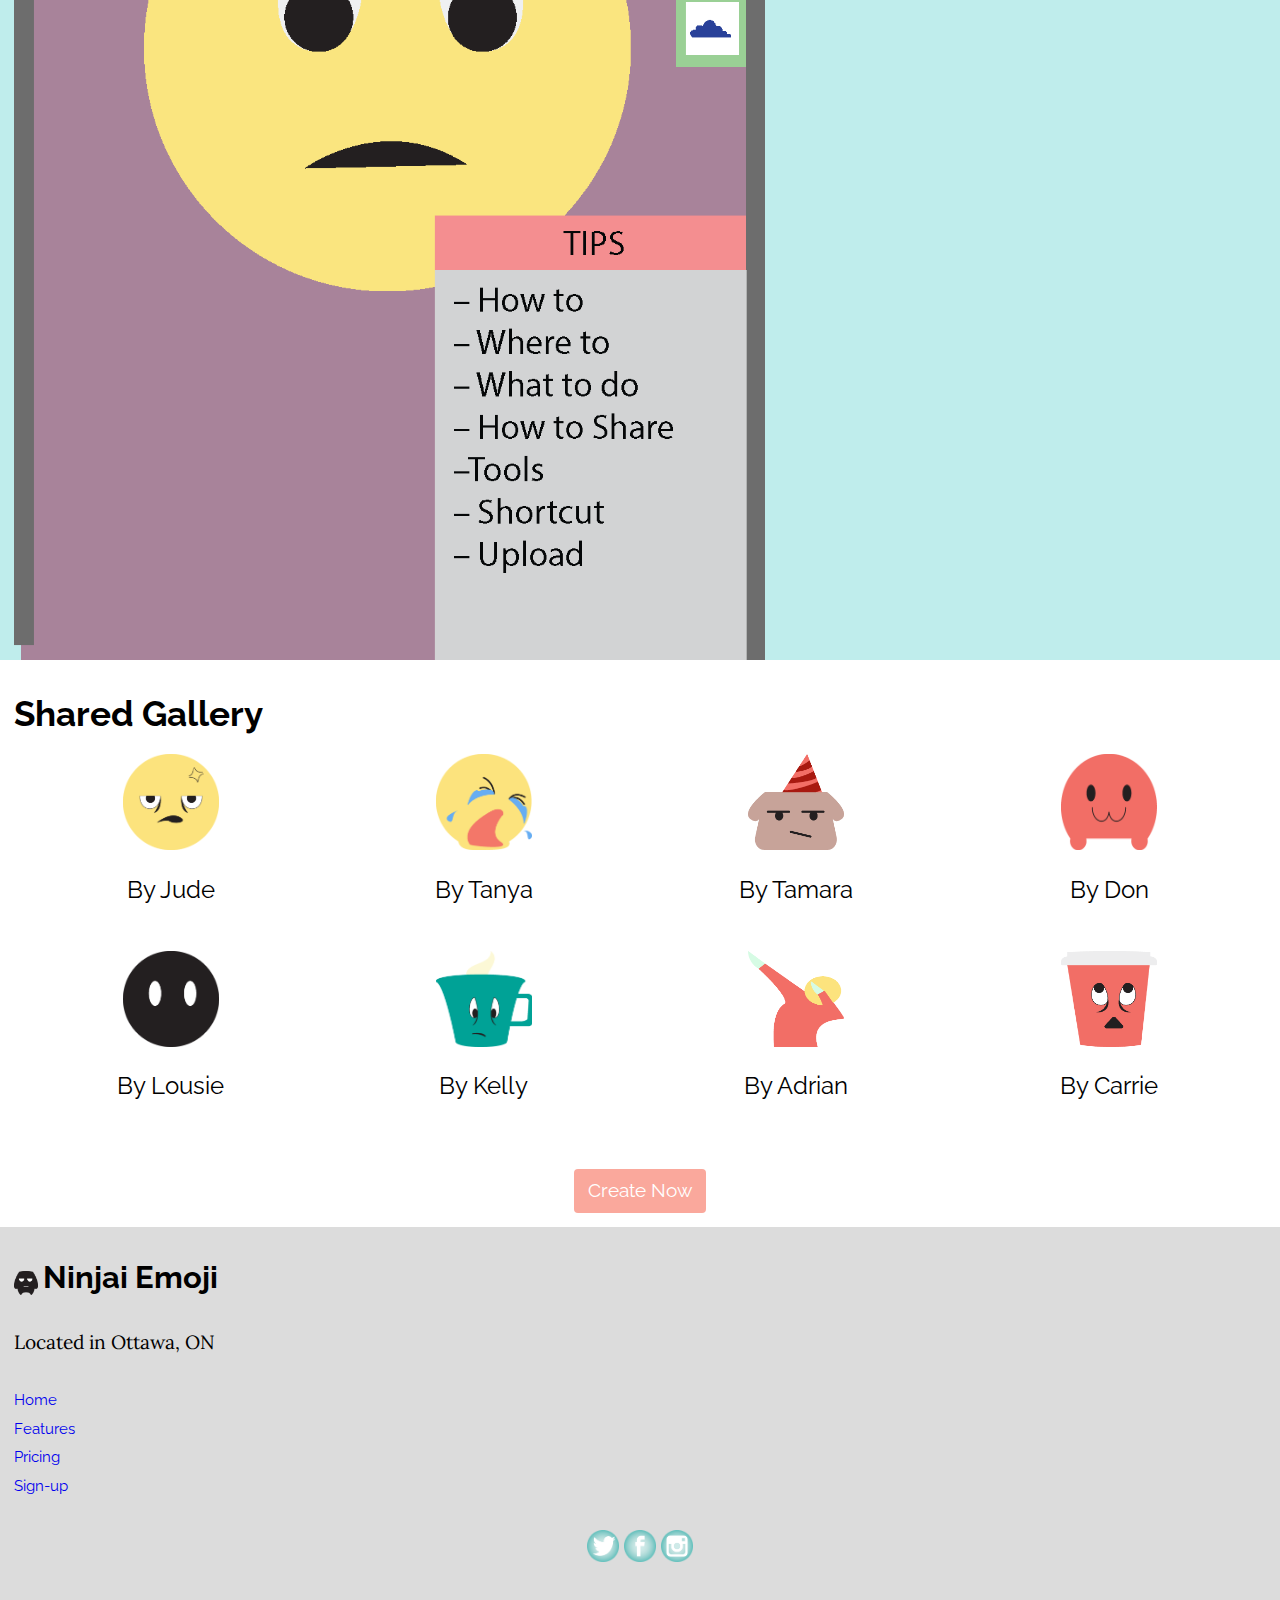
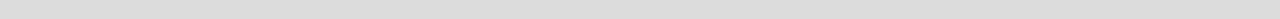
==== commit 1caa139a: "fixing the cards" ====
--- a/index.html
+++ b/index.html
@@ -21,12 +21,20 @@
           </i>
         </a>
       </div>
+      <div class="unit unit-xs-hidden unit-s-hidden m-1-2 l-1-2 gutter-1-2">
+        <nav class="right">
+          <ul class="list-group-inline list-group">
+            <li><a class="btn btn-link" href="tour.html">Features</a></li>
+            <li><a class="btn btn-link" href="pricing.html">Pricing</a></li>
+            <li><a class="btn btn-link" href="sign-up.html">Sign-up</a></li>
+          </ul>
+        </nav>
+      </div>
       <div class="unit xs-1-2 s-1-2 unit-m-hidden unit-l-hidden gutter-1-2">
         <nav class="right">
           <div class="dropdown push-1-2">
             <button class="dropbtn">Menu</button>
-            <ul class="dropdown-content">
-              <li><a href="">Home</a></li>
+            <ul class="dropdown-content list-group">
               <li><a href="tour.html">Features</a></li>
               <li><a href="pricing.html">Pricing</a></li>
               <li><a href="sign-up.html">Sign-up</a></li>
@@ -34,16 +42,7 @@
           </div>
         </nav>
       </div>
-      <div class="unit unit-xs-hidden unit-s-hidden m-1-2 l-1-2 gutter-1-2">
-        <nav class="right">
-          <ul class="list-group-inline">
-            <li><a class="btn btn-link" href="">Home</a></li>
-            <li><a class="btn btn-link" href="tour.html">Features</a></li>
-            <li><a class="btn btn-link" href="pricing.html">Pricing</a></li>
-            <li><a class="btn btn-link" href="sign-up.html">Sign-up</a></li>
-          </ul>
-        </nav>
-      </div>
+
     </div>
   </header>
   <main>
--- a/css/main.css
+++ b/css/main.css
@@ -239,4 +239,5 @@
 
 .img-prices {
   width: 15%;
-}
+  margin: 0 auto;
+}
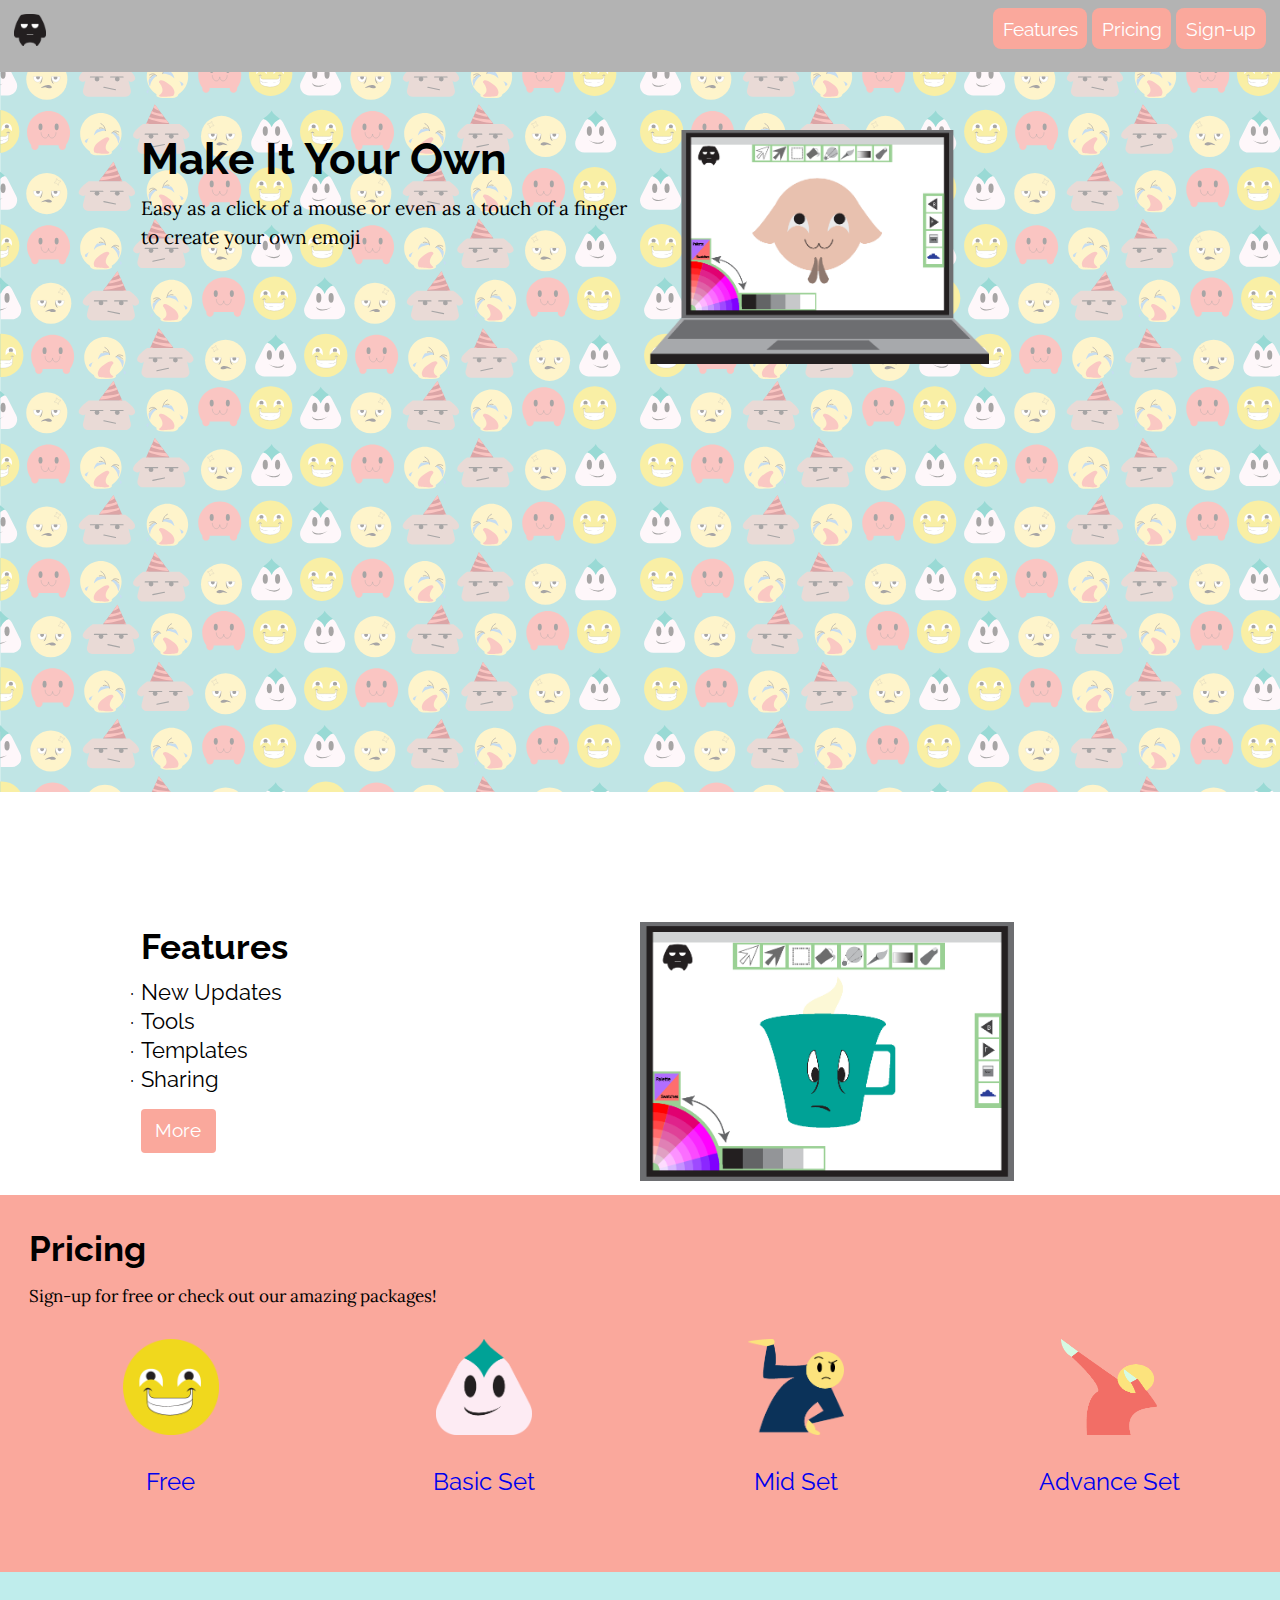
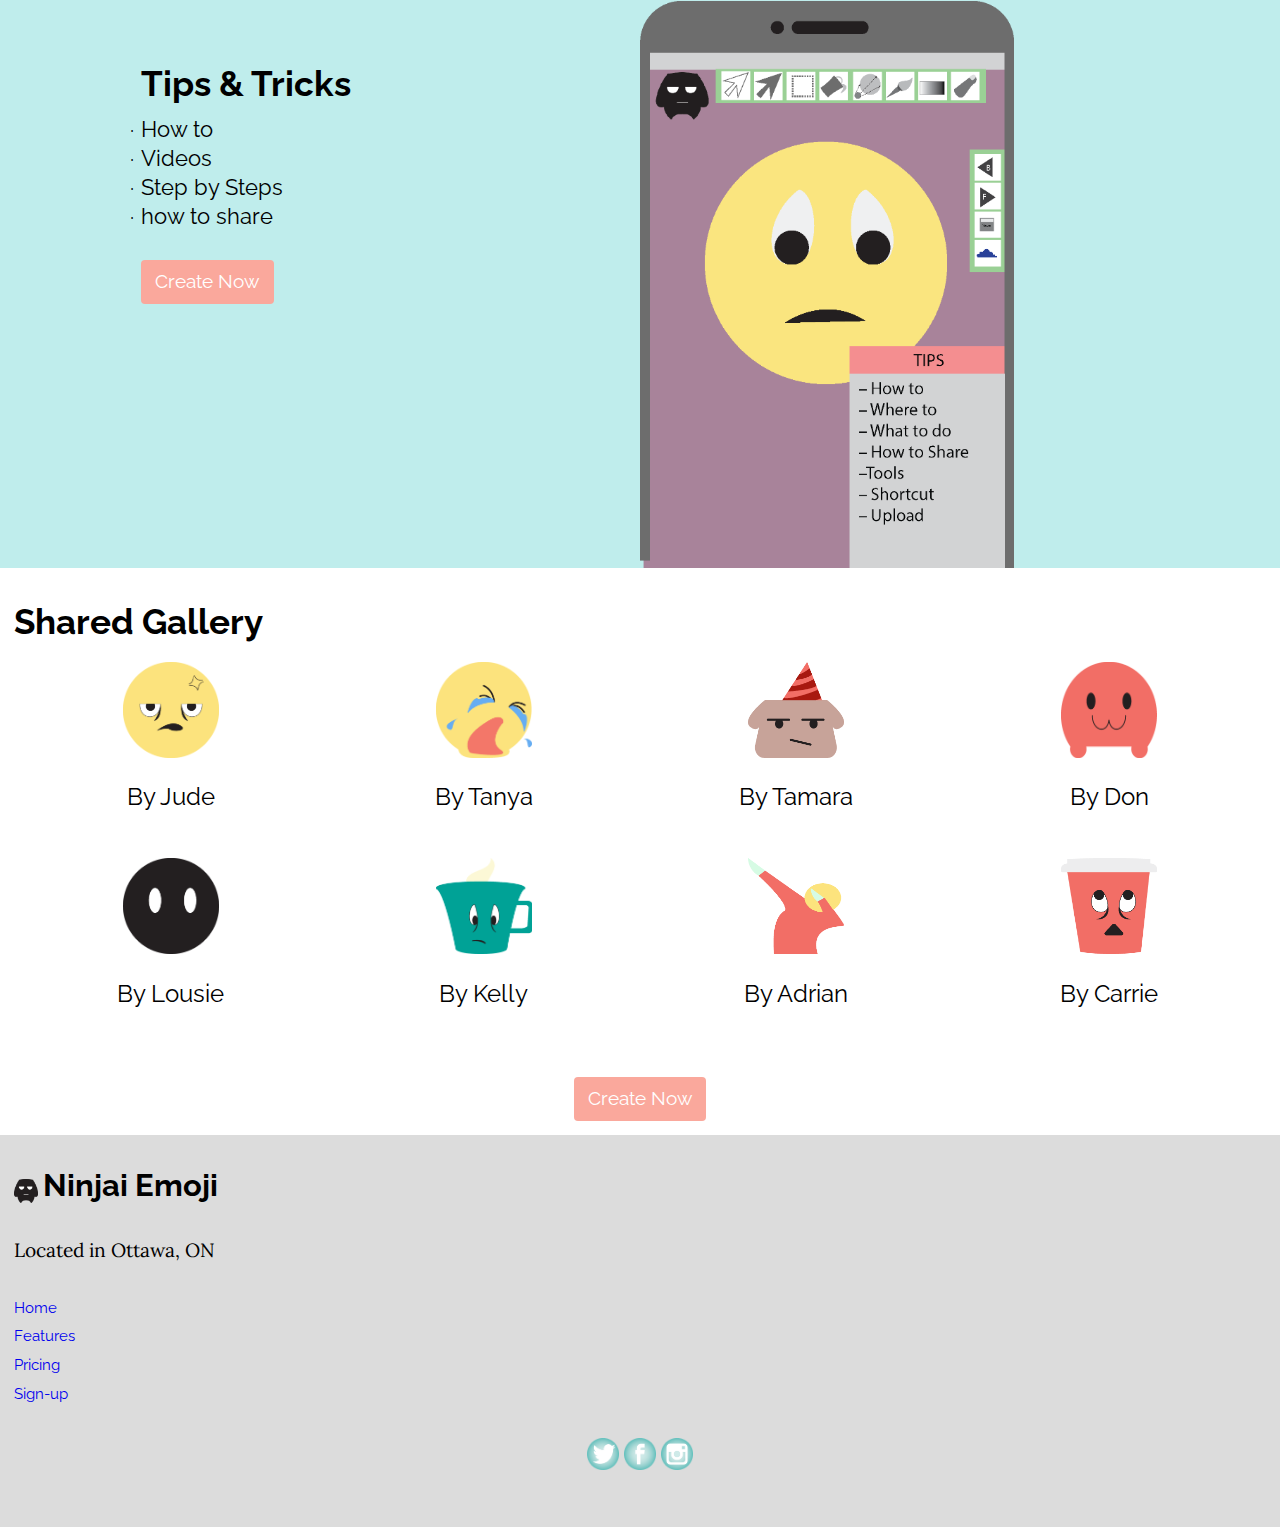
==== commit d31413e9: "fixing media" ====
--- a/index.html
+++ b/index.html
@@ -51,40 +51,48 @@
       <div class="embed embed-16by9">
         <img class="embed-item" src="images/background-pricing.svg" alt="">
       </div>
-      <div class="grid absolute pin-tc w-1 gutter-1-2 pad-t-1-2 wrapper">
-        <div class="unit xs-1 s-1 m-1-2 l-1-2 push-1-2">
-          <h1 class="push-1-2 zetta">Make It Your Own</h1>
-          <p class="milli push-0">Easy as a click of a mouse or even as a touch of a finger to create your own emoji</p>
-        </div>
-        <div class="unit xs-1 s-1 m-1-2 l-1-2 ban-img">
-          <img class="img-flex" src="images/banner-image.png" alt="">
+      <div class="grid absolute pin-tc w-1 gutter-1-2 pad-t-2">
+        <div class="wrapper">
+          <div class="unit xs-1 s-1 m-1-2 l-1-2 push-1-2">
+            <h1 class="push-1-4 yotta">Make It Your Own</h1>
+            <p class="push-0">Easy as a click of a mouse or even as a touch of a finger to create your own emoji</p>
+          </div>
+          <div class="unit xs-1 s-1 m-1-2 l-1-2">
+            <img class="ban-img" src="images/banner-image.png" alt="">
+          </div>
         </div>
       </div>
     </section>
 
     <section class="feature-body gutter push-1-2 pad-t-2">
-      <div>
-        <h2 class="push-1-4 exa">Features</h2>
-        <ul class="mega push-1-2 gutter-0">
-          <li>New Updates</li>
-          <li>Tools</li>
-          <li>Templates</li>
-          <li>Sharing</li>
-        </ul>
-      </div>
-      <div class="text-center push-1-2">
-        <a class="btn text-center" href="tour.html">More</a>
-      </div>
-      <img class="img-flex" src="images/image-features.png" alt="">
+      <div class="grid wrapper">
+        <div class="unit xs-1 s-1 m-1-2 l-1-2">
+          <div>
+            <h2 class="push-1-4 exa">Features</h2>
+            <ul class="mega push-1-2 gutter-0">
+              <li>New Updates</li>
+              <li>Tools</li>
+              <li>Templates</li>
+              <li>Sharing</li>
+            </ul>
+          </div>
+          <div class="push-1-2">
+            <a class="btn text-center" href="tour.html">More</a>
+          </div>
+        </div>
+        <div class="unit xs-1 s-1 m-1-2 l-1-2">
+          <img class="img-flex" src="images/image-features.png" alt="">
+        </div>
+      </div>
     </section>
 
     <section class="price-home pad-b pad-t">
       <div class="gutter">
-        <h2>Pricing</h2>
-        <p>Sign-up for free or check out our amazing packages!</p>
+        <h2 class="push-1-4 exa">Pricing</h2>
+        <p class="milli">Sign-up for free or check out our amazing packages!</p>
       </div>
       <div class="grid pad-t-0 push-1-2 gutter-1-2">
-        <div class="unit xs-1-2 s-1-2 m-1-4 l-1-4 island-1-4 push-1-2 center-flow">
+        <div class="unit xs-1-2 s-1-2 m-1-4 l-1-4 push-1-2 center-flow">
           <a class="push-0" href="pricing.html">
             <i>
               <img class="icon i-96 push" src="images/icons-happy.png" alt="">
@@ -92,7 +100,7 @@
             <h3 class="text-center push-1-2 normal giga">Free</h3>
           </a>
         </div>
-        <div class="unit xs-1-2 s-1-2 m-1-4 l-1-4 island-1-4 push-1-2 center-flow">
+        <div class="unit xs-1-2 s-1-2 m-1-4 l-1-4 push-1-2 center-flow">
           <a class="push-0" href="pricing.html">
             <i>
               <img class="icon i-96 push" src="images/icons-werid.png" alt="">
@@ -100,7 +108,7 @@
             <h3 class="text-center push-1-2 normal giga">Basic Set</h3>
           </a>
         </div>
-        <div class="unit xs-1-2 s-1-2 m-1-4 l-1-4 island-1-4 push-1-2 center-flow">
+        <div class="unit xs-1-2 s-1-2 m-1-4 l-1-4 push-1-2 center-flow">
           <a class="push-0" href="pricing.html">
             <i>
               <img class="icon i-96 push" src="images/icons-what.png" alt="">
@@ -108,7 +116,7 @@
             <h3 class="text-center push-1-2 normal giga">Mid Set</h3>
           </a>
         </div>
-        <div class="unit xs-1-2 s-1-2 m-1-4 l-1-4 island-1-4 push-1-2 center-flow">
+        <div class="unit xs-1-2 s-1-2 m-1-4 l-1-4 push-1-2 center-flow">
           <a class="push-0" href="pricing.html">
             <i>
               <img class="icon i-96 push" src="images/icons-dab.png" alt="">
@@ -120,17 +128,24 @@
     </section>
 
     <section class="tips gutter-1-2 pad-t">
-      <h2 class="push-1-4 exa">Tips & Tricks</h2>
-      <ul class="mega push-1-2">
-        <li>How to</li>
-        <li>Videos</li>
-        <li>Step by Steps</li>
-        <li>how to share</li>
-      </ul>
-      <div class="pad-t-1-2 push-1-2">
-        <a class="btn text-center" href="pricing.html">Create Now</a>
-      </div>
-      <img class="img-flex img-phone" src="images/icon-phone.png" alt="">
+      <div class="grid wrapper">
+        <div class="unit xs-1 s-1 m-1-2 l-1-2 pad-t-2">
+          <h2 class="push-1-4 exa">Tips & Tricks</h2>
+          <ul class="mega push-1-2">
+            <li>How to</li>
+            <li>Videos</li>
+            <li>Step by Steps</li>
+            <li>how to share</li>
+          </ul>
+          <div class="pad-t-1-2 push-1-2">
+            <a class="btn text-center" href="pricing.html">Create Now</a>
+          </div>
+        </div>
+
+        <div class="unit xs-1 s-1 m-1-2 l-1-2 img-phone">
+          <img class="img-flex" src="images/icon-phone.png" alt="">
+        </div>
+      </div>
     </section>
 
     <section class="pad-t">
--- a/css/main.css
+++ b/css/main.css
@@ -32,8 +32,6 @@
   font-family: Lora, serif;
 }
 
-/* dropdown menu - for all pages*/
-
 a {
   list-style-type: none;
   text-decoration: none;
@@ -57,7 +55,6 @@
   padding: 5px;
   border: none;
   cursor: pointer;
-  border: 2px solid #bfedec;
   border-radius: 5px;
 }
 
@@ -96,13 +93,10 @@
   background-color: #faa89c;
   border: none;
 }
-/* all pages - css*/
 
 footer {
   background-color: #dcdcdc;
 }
-
-/* Home page - css*/
 
 .nav-links {
   background-color: #000;
@@ -118,15 +112,13 @@
 }
 
 .img-phone {
-  width: 60%;
+  width: 50%;
 }
 
 .tips {
   background-color: #bfedec;
 }
 
-/* Features page - css*/
-
 .btn {
   background-color: #faa89c;
   border: none;
@@ -141,7 +133,11 @@
 }
 
 .img-tools {
-  width: 50%;
+  max-height: 7em;
+}
+
+.img-icons {
+  width: 35%;
 }
 
 .card {
@@ -199,16 +195,6 @@
 .color-thing {
   background-color: #f5f5f5;
 }
-
-@media only screen and (min-width: 60em) {
-
-  .table-wrapper {
-    overflow: visible;
-  }
-
-}
-
-/* Pricing page - css*/
 
 .card-price {
   background-color: #f5f5f5;
@@ -220,7 +206,6 @@
   width: 50%;
 }
 
-/* Sign up page - css*/
 fieldset {
   border: 0;
 }
@@ -237,7 +222,36 @@
   width: 65%;
 }
 
+.img-color {
+  width: 60%;
+}
+
 .img-prices {
   width: 15%;
   margin: 0 auto;
 }
+
+[type="radio"] + label::before {
+  height: .8em;
+  width: .8em;
+}
+
+@media only screen and (min-width: 60em) {
+
+  .table-wrapper {
+    overflow: visible;
+  }
+
+  .img-flex {
+    width: 75%;
+  }
+
+}
+
+@media only screen and (min-width: 90em) {
+
+  .ban-img {
+    max-width: 100%;
+  }
+
+}
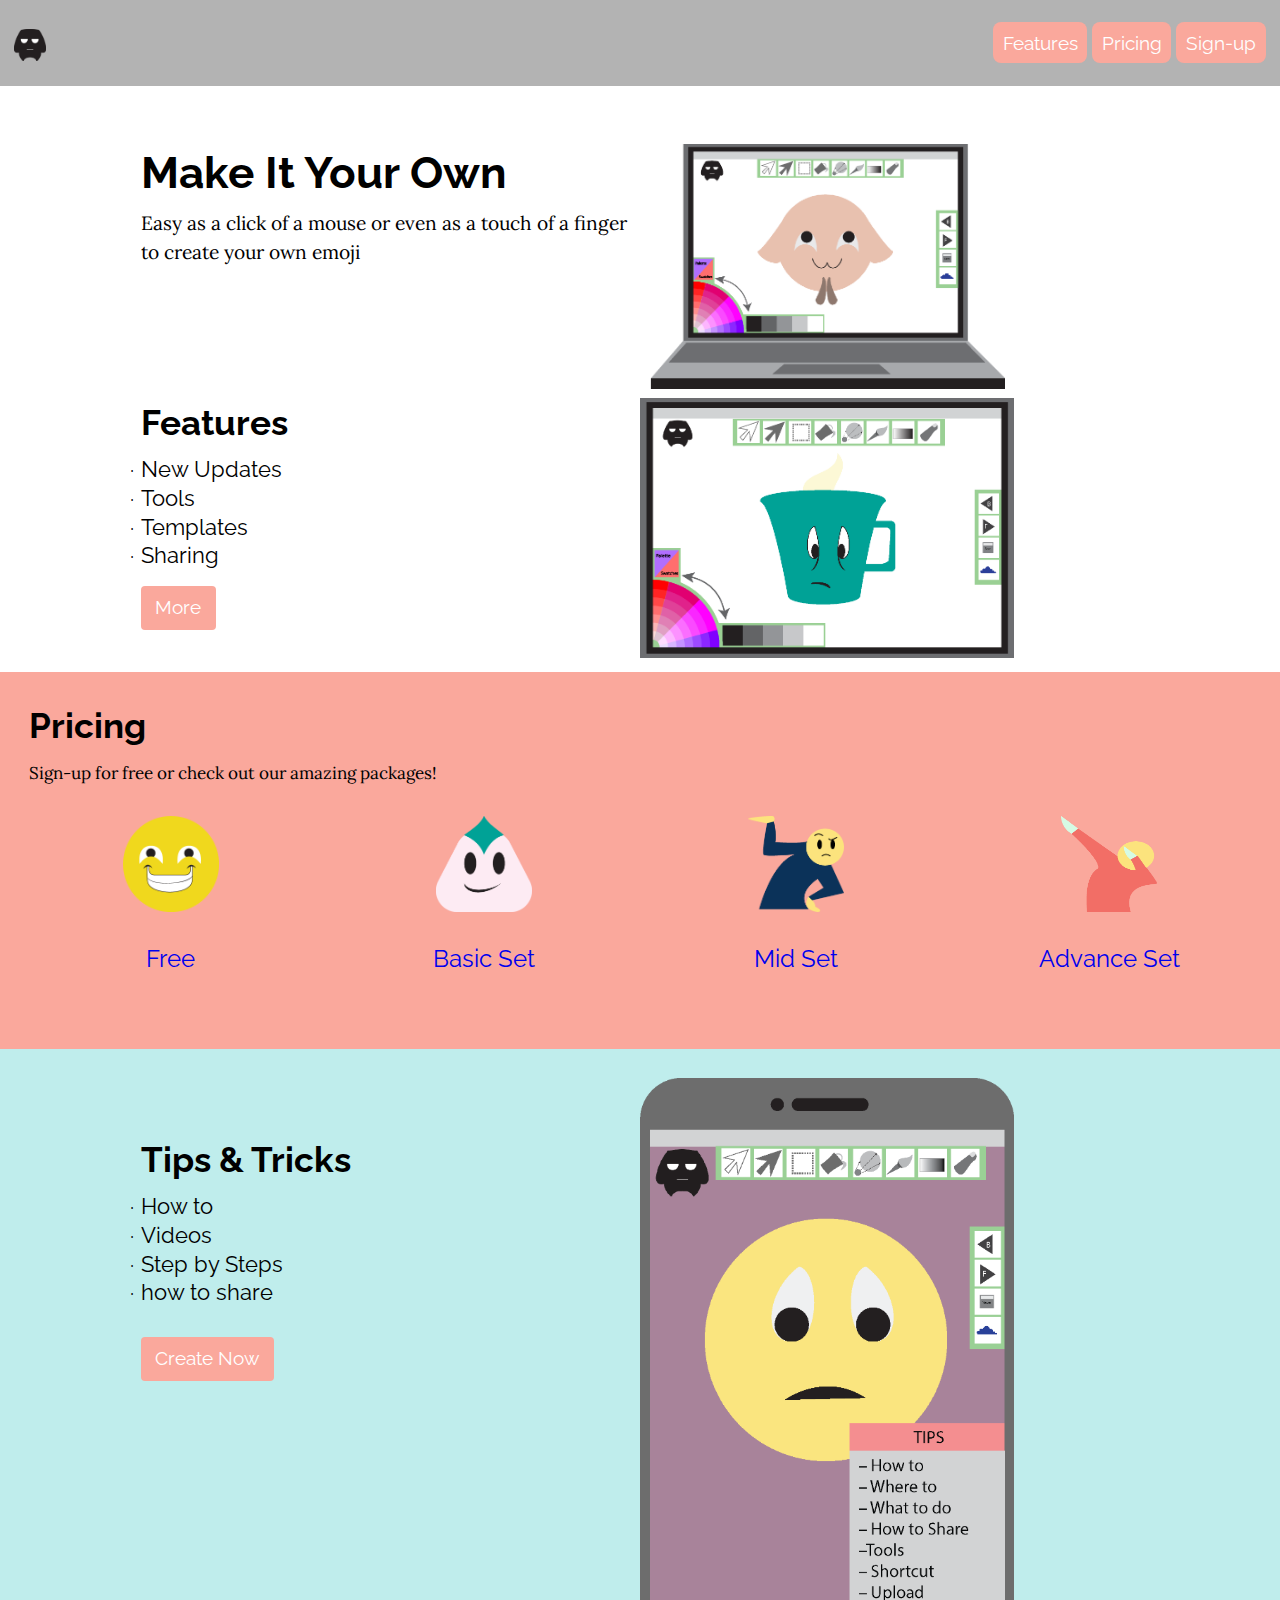
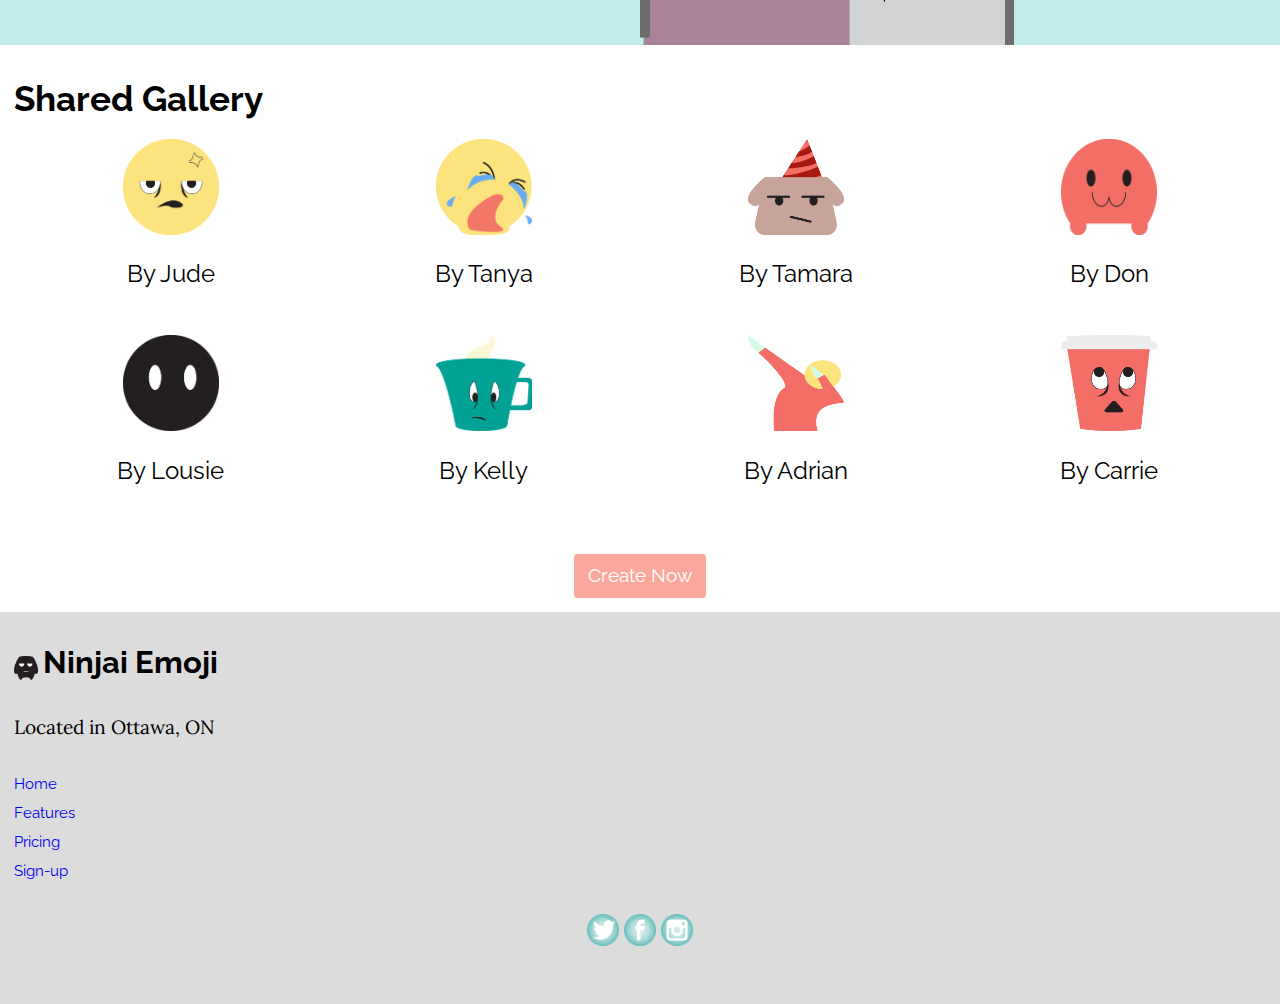
==== commit a1a5fcbf: "fix banner on feature" ====
--- a/index.html
+++ b/index.html
@@ -12,7 +12,7 @@
 </head>
 <body>
 
-  <header class="nav pin push-0 pad-t-1-2">
+  <header class="nav pin push-0 pad-t">
     <div class="grid">
       <div class="unit xs-1-2 s-1-2 m-1-2 l-1-2">
         <a href="index.html">
@@ -47,24 +47,23 @@
   </header>
   <main>
 
-    <section class="banner push-1-2 pad-b-2 relative">
-      <div class="embed embed-16by9">
-        <img class="embed-item" src="images/background-pricing.svg" alt="">
-      </div>
-      <div class="grid absolute pin-tc w-1 gutter-1-2 pad-t-2">
-        <div class="wrapper">
-          <div class="unit xs-1 s-1 m-1-2 l-1-2 push-1-2">
-            <h1 class="push-1-4 yotta">Make It Your Own</h1>
-            <p class="push-0">Easy as a click of a mouse or even as a touch of a finger to create your own emoji</p>
-          </div>
-          <div class="unit xs-1 s-1 m-1-2 l-1-2">
-            <img class="ban-img" src="images/banner-image.png" alt="">
-          </div>
-        </div>
-      </div>
-    </section>
-
-    <section class="feature-body gutter push-1-2 pad-t-2">
+    <section class="push-1-2">
+      <div class="banner relative">
+        <div class="grid absolute pin-tc w-1 gutter-1-2 pad-t-2">
+          <div class="wrapper">
+            <div class="unit xs-1 s-1 m-1-2 l-1-2 push-1-2">
+              <h1 class="push-1-4 yotta">Make It Your Own</h1>
+              <p class="push-0">Easy as a click of a mouse or even as a touch of a finger to create your own emoji</p>
+            </div>
+            <div class="unit xs-1 s-1 m-1-2 l-1-2">
+              <img class="ban-img" src="images/banner-image.png" alt="">
+            </div>
+          </div>
+        </div>
+      </div>
+    </section>
+
+    <section class="feature-body gutter push-1-2">
       <div class="grid wrapper">
         <div class="unit xs-1 s-1 m-1-2 l-1-2">
           <div>
--- a/css/main.css
+++ b/css/main.css
@@ -19,6 +19,17 @@
 
 header {
   background-color: #b3b3b3;
+}
+
+.banner {
+  height: 15em;
+  background-image: url("../images/background-pattern.jpg");
+  background-repeat: repeat;
+  background-size: 250px auto;
+}
+
+.feature-body {
+  padding-top: 7em;
 }
 
 h1,
@@ -104,7 +115,7 @@
 }
 
 .ban-img {
-  max-width: 70%;
+  width: 19em;
 }
 
 .price-home {
@@ -236,6 +247,14 @@
   width: .8em;
 }
 
+@media only screen and (min-width: 38em) {
+
+  .feature-body {
+    padding-top: 1em;
+  }
+
+}
+
 @media only screen and (min-width: 60em) {
 
   .table-wrapper {
@@ -246,12 +265,16 @@
     width: 75%;
   }
 
+  .feature-body {
+    padding-top: 0.5em;
+  }
+
 }
 
 @media only screen and (min-width: 90em) {
 
-  .ban-img {
-    max-width: 100%;
-  }
-
-}
+  .feature-body {
+    padding-top: 0.5em;
+  }
+
+}
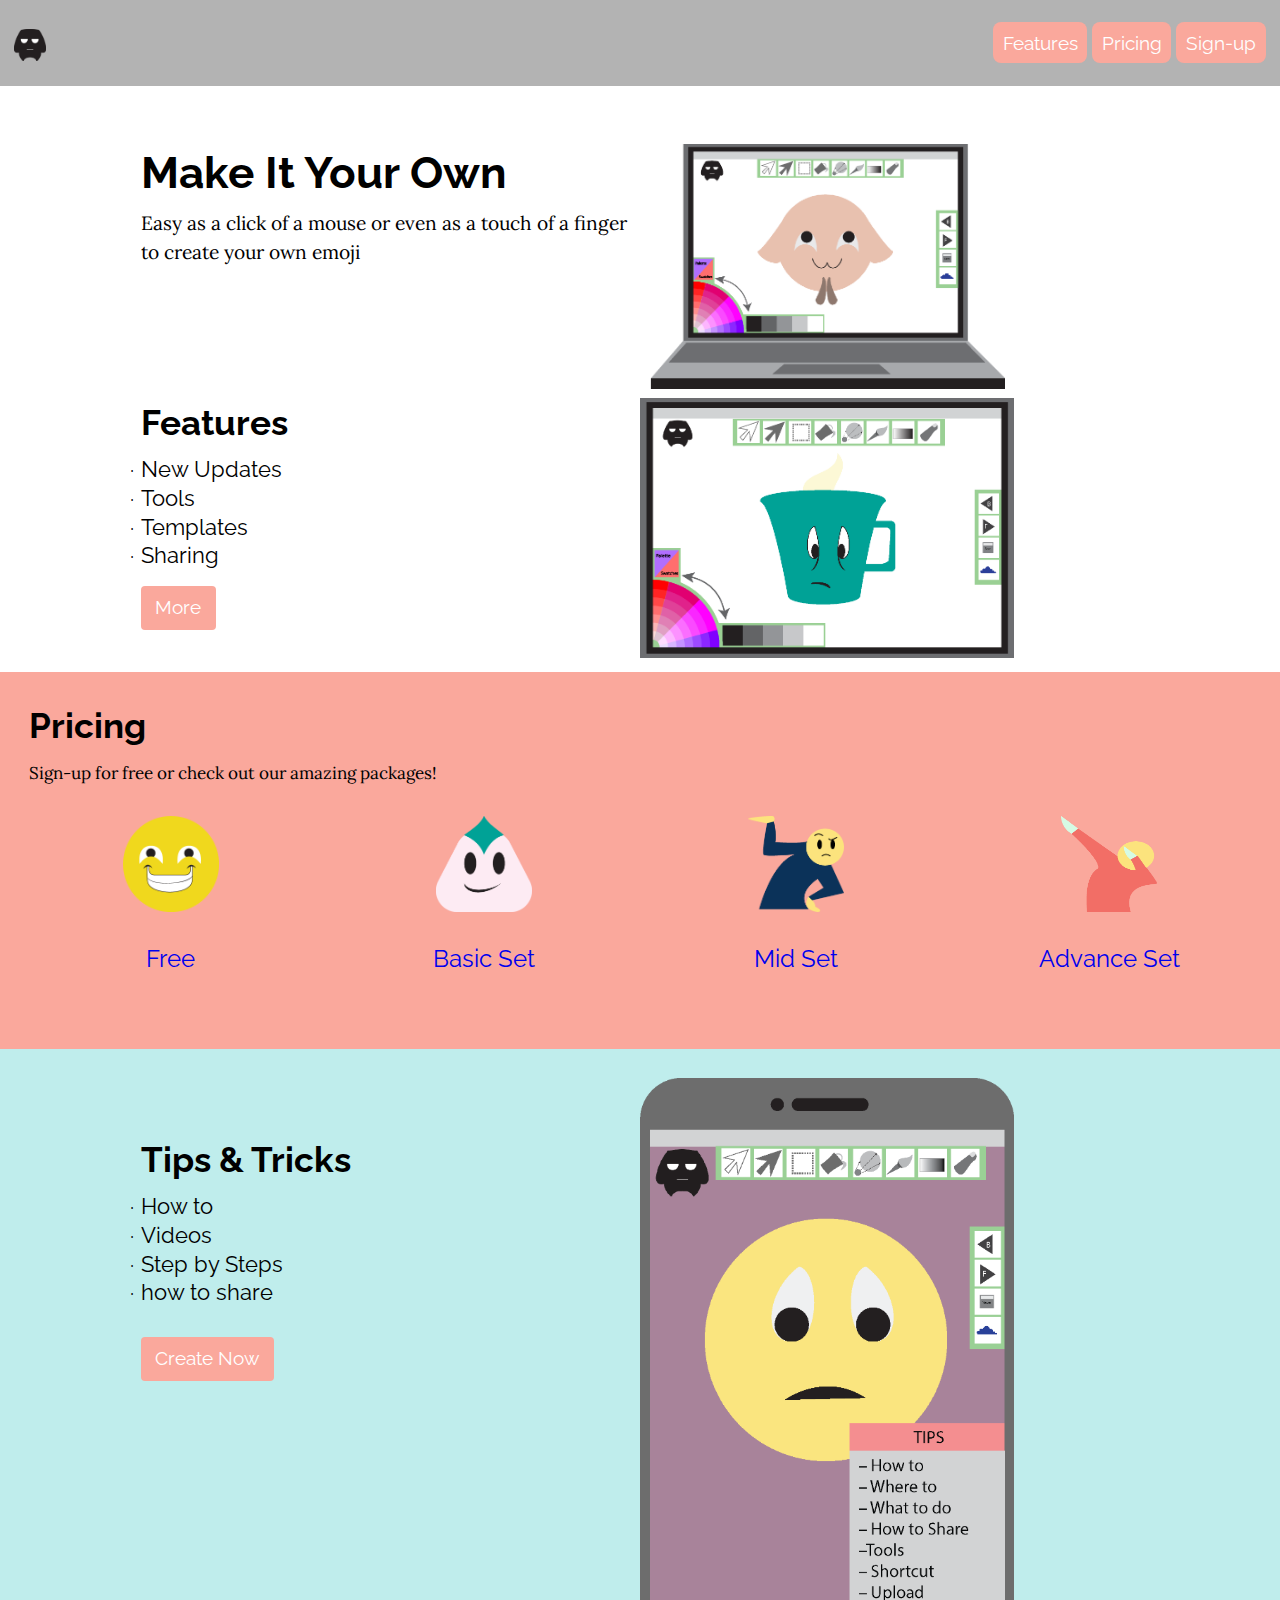
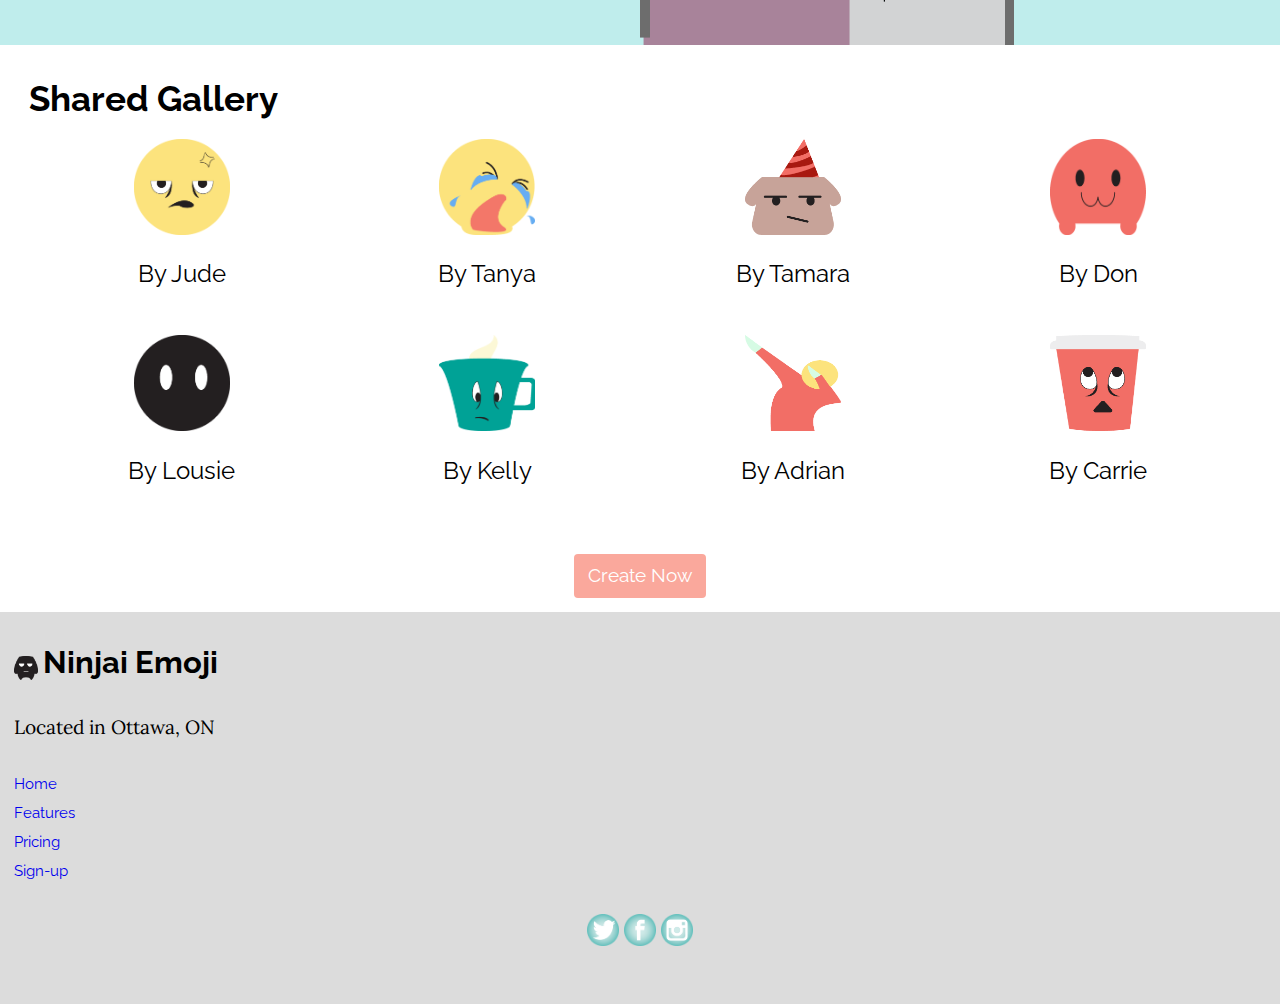
==== commit a55dba29: "fix gutter homepage" ====
--- a/index.html
+++ b/index.html
@@ -148,8 +148,8 @@
     </section>
 
     <section class="pad-t">
-      <h2 class="push-1-4 gutter-1-2 exa">Shared Gallery</h2>
-      <div class="grid gutter-1-2">
+      <h2 class="push-1-4 gutter exa">Shared Gallery</h2>
+      <div class="grid gutter">
         <div class="unit xs-1-2 s-1-2 m-1-4 l-1-4 island-1-4 push-1-2 center-flow">
           <figure class="push-0">
             <i>
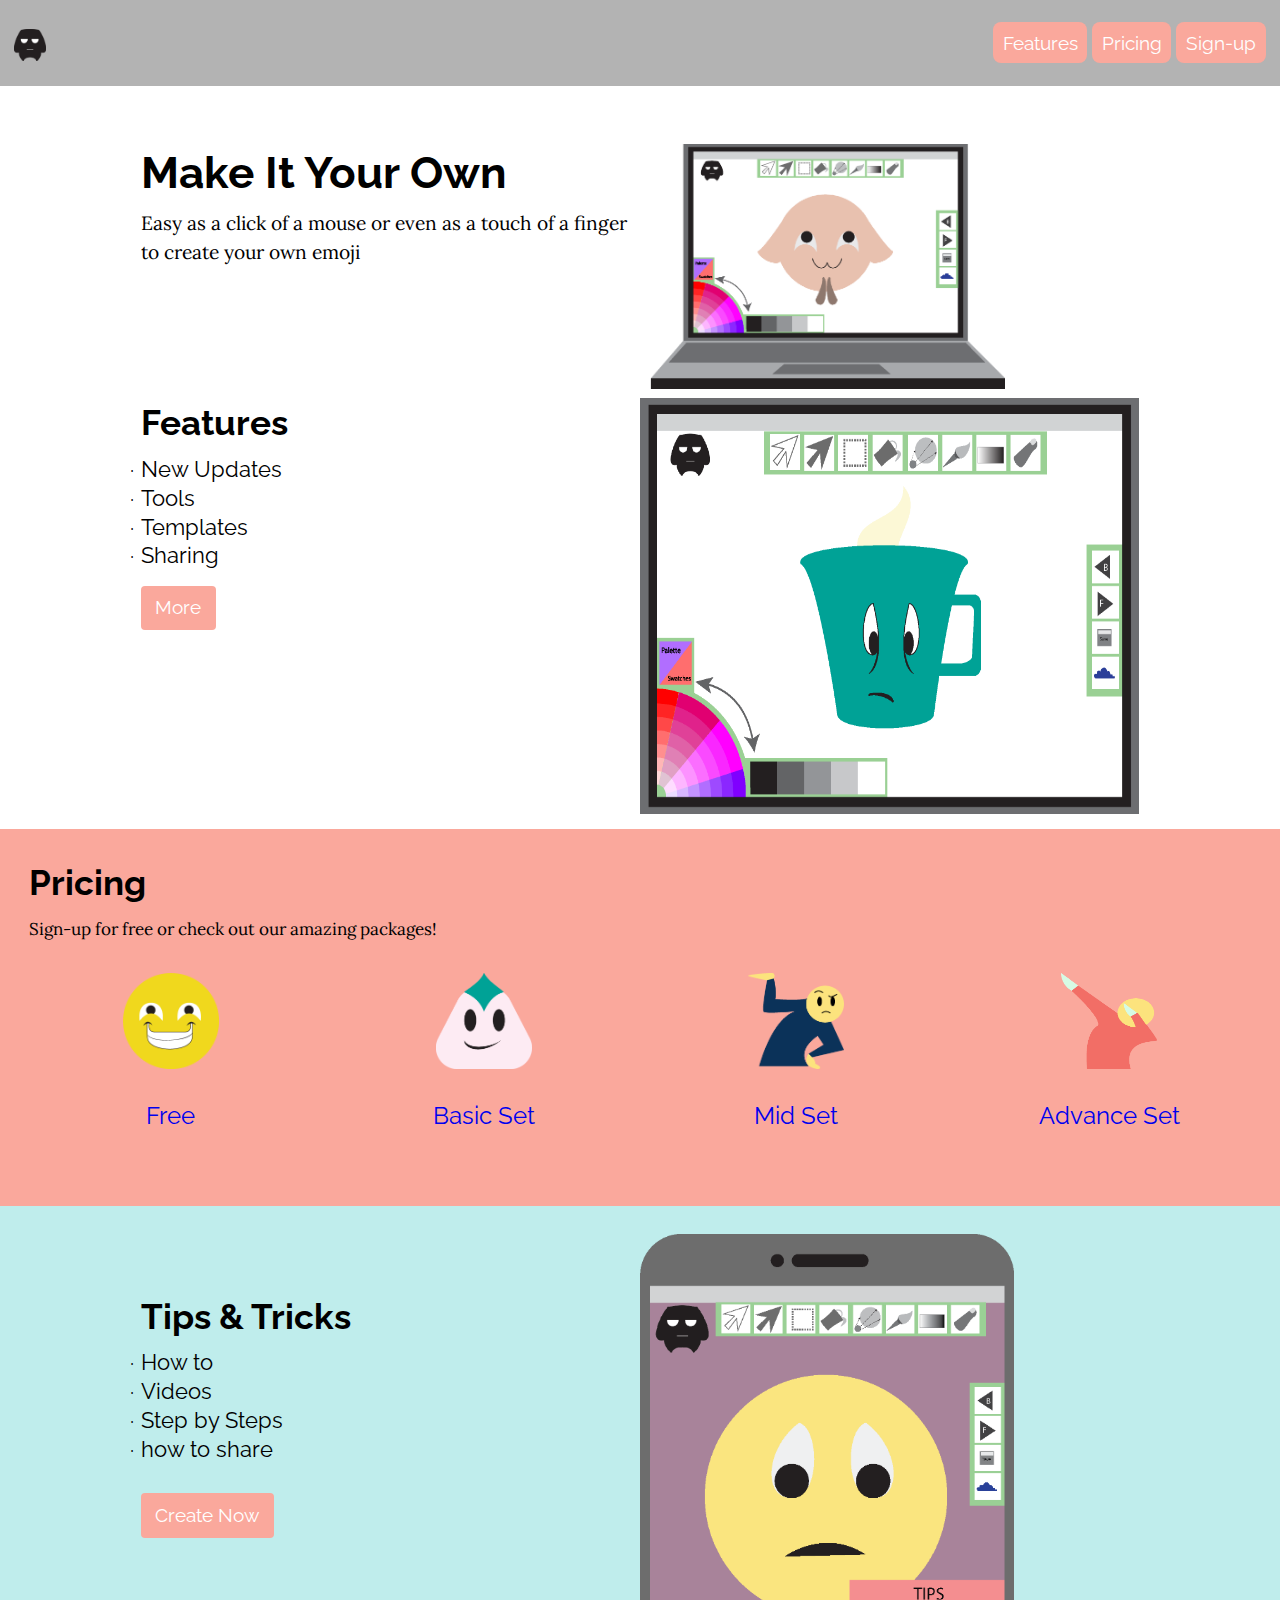
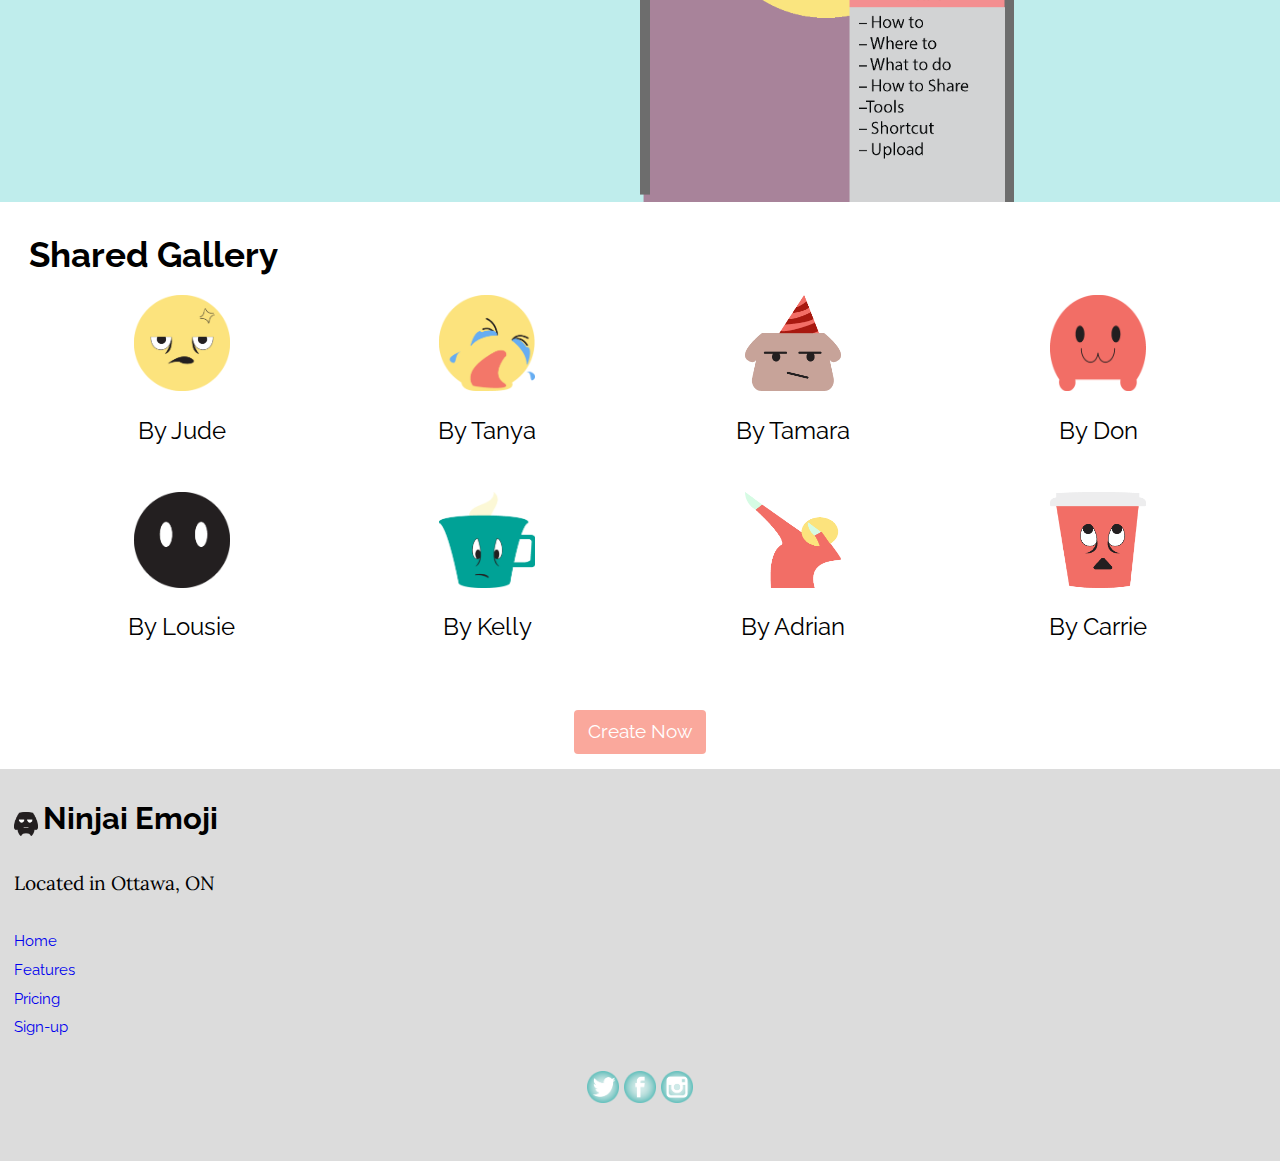
==== commit e1077a91: "think I'm done" ====
--- a/index.html
+++ b/index.html
@@ -79,8 +79,8 @@
             <a class="btn text-center" href="tour.html">More</a>
           </div>
         </div>
-        <div class="unit xs-1 s-1 m-1-2 l-1-2">
-          <img class="img-flex" src="images/image-features.png" alt="">
+        <div class="embed embed-24by10 unit xs-1 s-1 m-1-2 l-1-2">
+          <img class="embed-item" src="images/image-features.png" alt="">
         </div>
       </div>
     </section>
@@ -144,6 +144,7 @@
         <div class="unit xs-1 s-1 m-1-2 l-1-2 img-phone">
           <img class="img-flex" src="images/icon-phone.png" alt="">
         </div>
+
       </div>
     </section>
 
@@ -214,6 +215,7 @@
             <figcaption class="pad-t-1-2 push-1-2 giga">By Carrie</figcaption>
           </figure>
         </div>
+
       </div>
 
       <div class="pad-t push-1-2 center-flow">
--- a/css/main.css
+++ b/css/main.css
@@ -246,6 +246,17 @@
   height: .8em;
   width: .8em;
 }
+.embed-item, .embed__item {
+  overflow: visible;
+}
+
+@media only screen and (min-width: 25em) {
+
+  .embed-item, .embed__item {
+    overflow: visible;
+  }
+
+}
 
 @media only screen and (min-width: 38em) {
 
@@ -266,7 +277,7 @@
   }
 
   .feature-body {
-    padding-top: 0.5em;
+    padding-top: .5em;
   }
 
 }
@@ -274,7 +285,7 @@
 @media only screen and (min-width: 90em) {
 
   .feature-body {
-    padding-top: 0.5em;
-  }
-
-}
+    padding-top: .5em;
+  }
+
+}
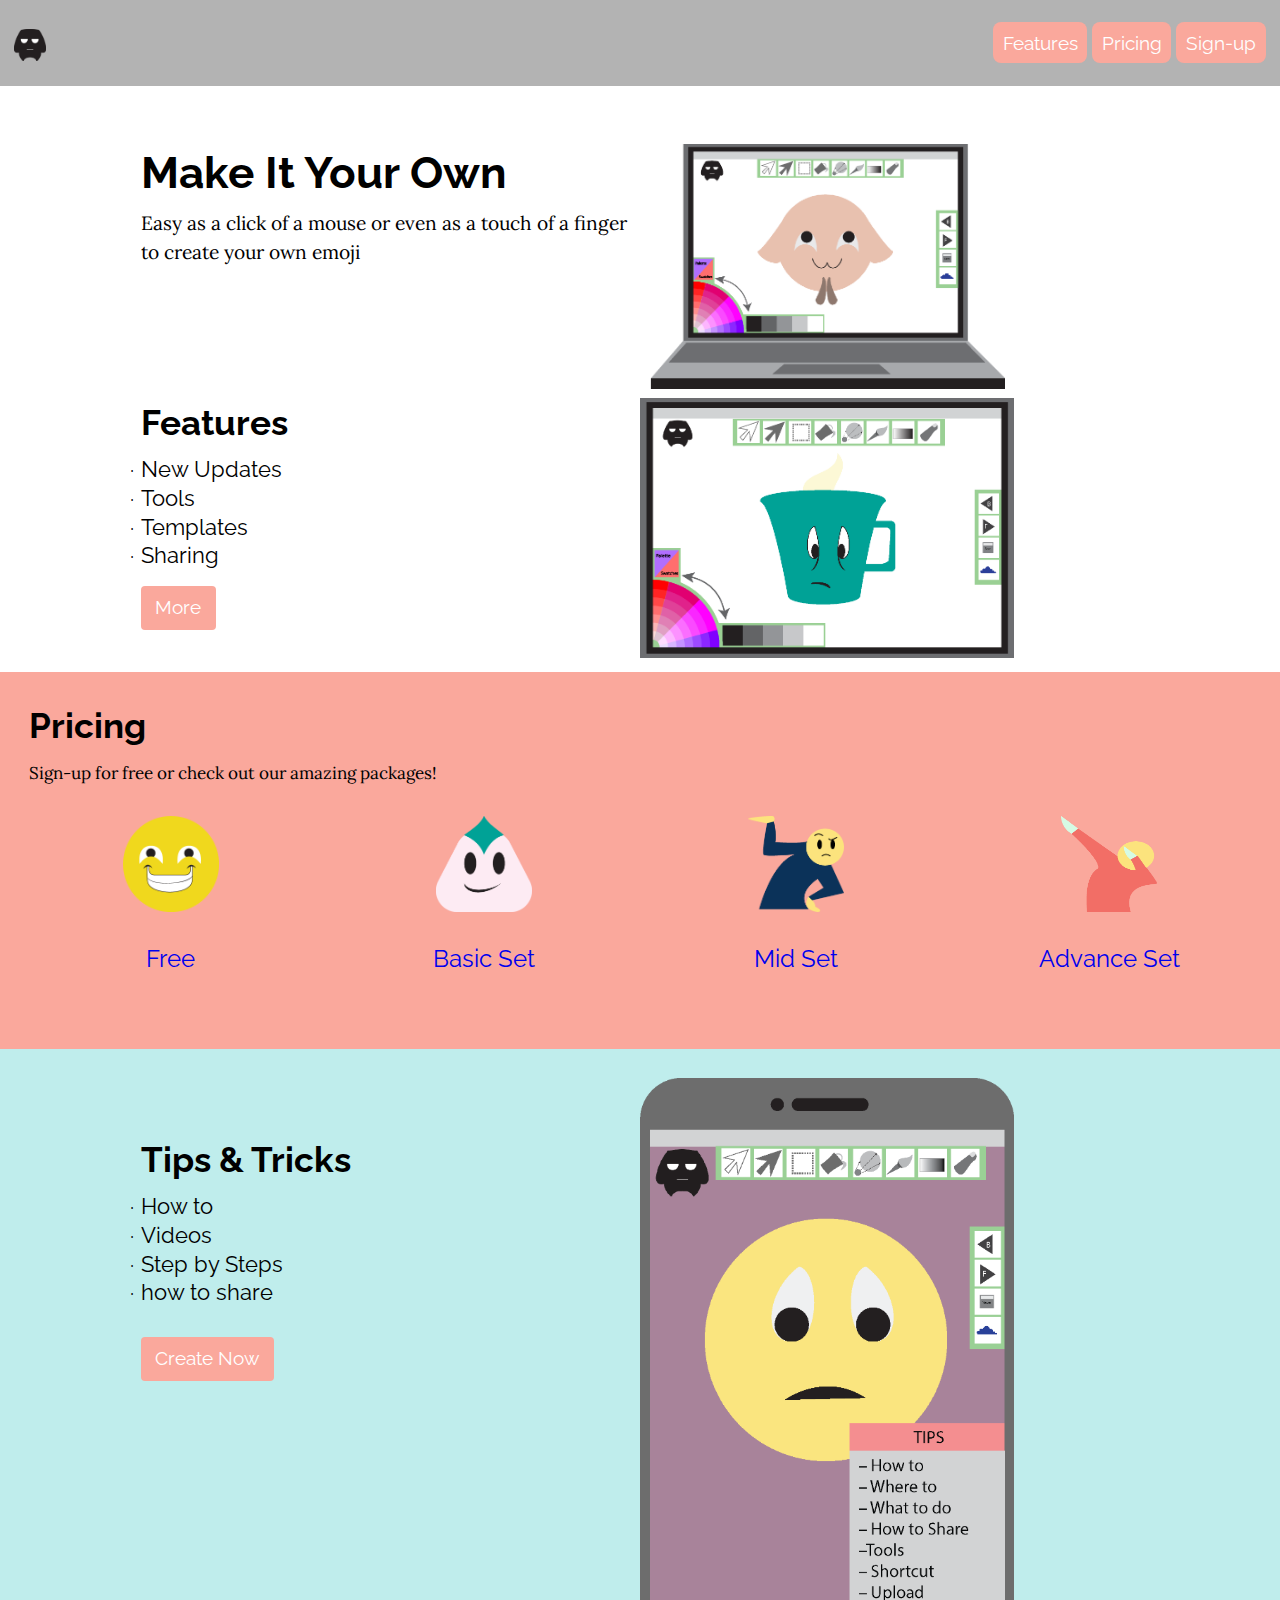
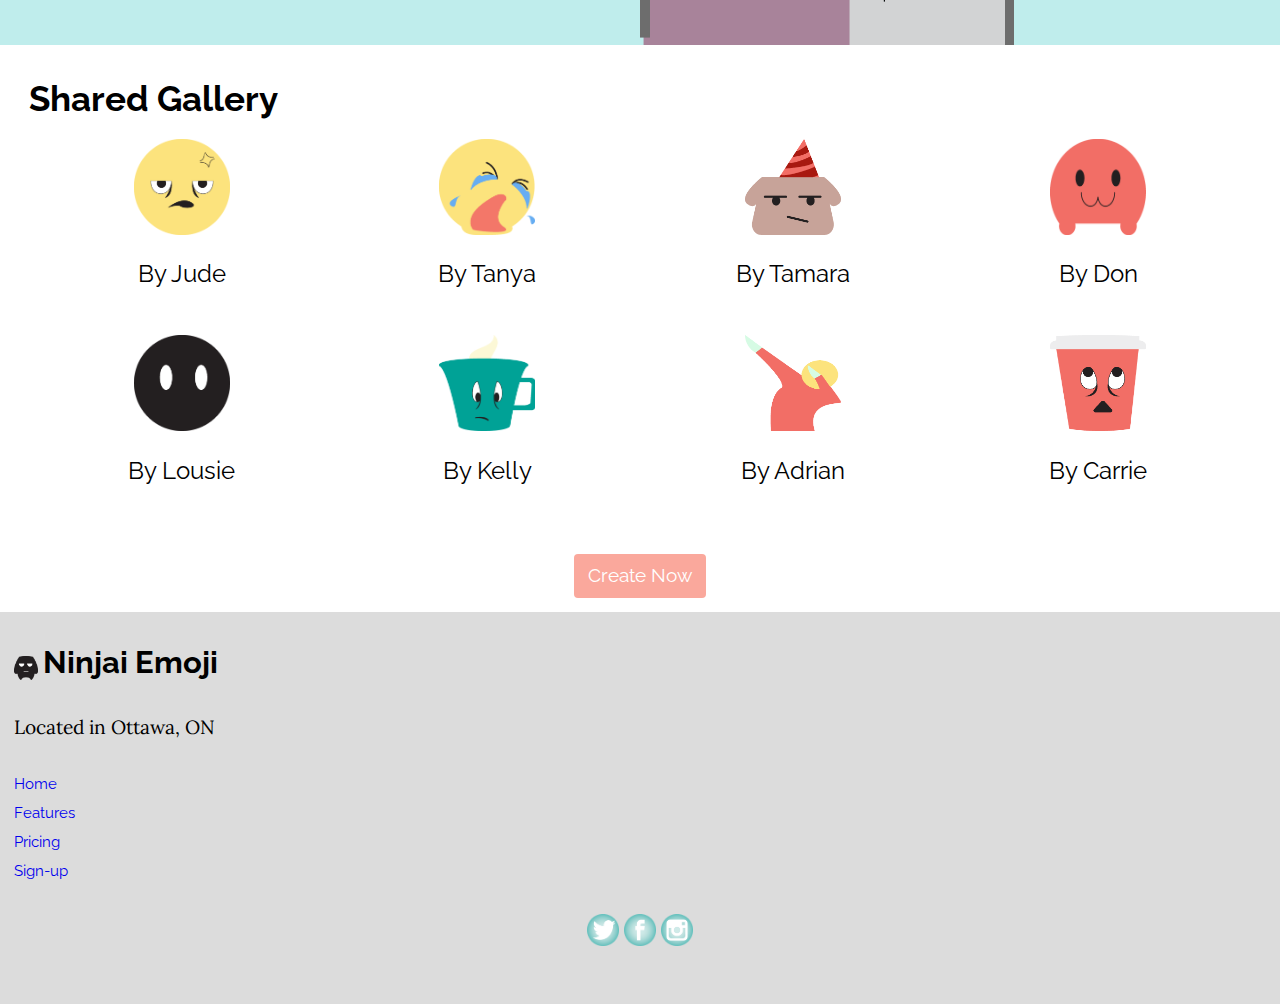
==== commit 0e69b0d5: "fix problem" ====
--- a/index.html
+++ b/index.html
@@ -79,8 +79,11 @@
             <a class="btn text-center" href="tour.html">More</a>
           </div>
         </div>
-        <div class="embed embed-24by10 unit xs-1 s-1 m-1-2 l-1-2">
+        <div class="embed embed-3by2 unit xs-1 s-1 unit-m-hidden unit-l-hidden">
           <img class="embed-item" src="images/image-features.png" alt="">
+        </div>
+        <div class="unit unit-xs-hidden unit-s-hidden m-1-2 l-1-2">
+          <img class="img-flex" src="images/image-features.png" alt="">
         </div>
       </div>
     </section>
--- a/css/main.css
+++ b/css/main.css
@@ -246,17 +246,6 @@
   height: .8em;
   width: .8em;
 }
-.embed-item, .embed__item {
-  overflow: visible;
-}
-
-@media only screen and (min-width: 25em) {
-
-  .embed-item, .embed__item {
-    overflow: visible;
-  }
-
-}
 
 @media only screen and (min-width: 38em) {
 
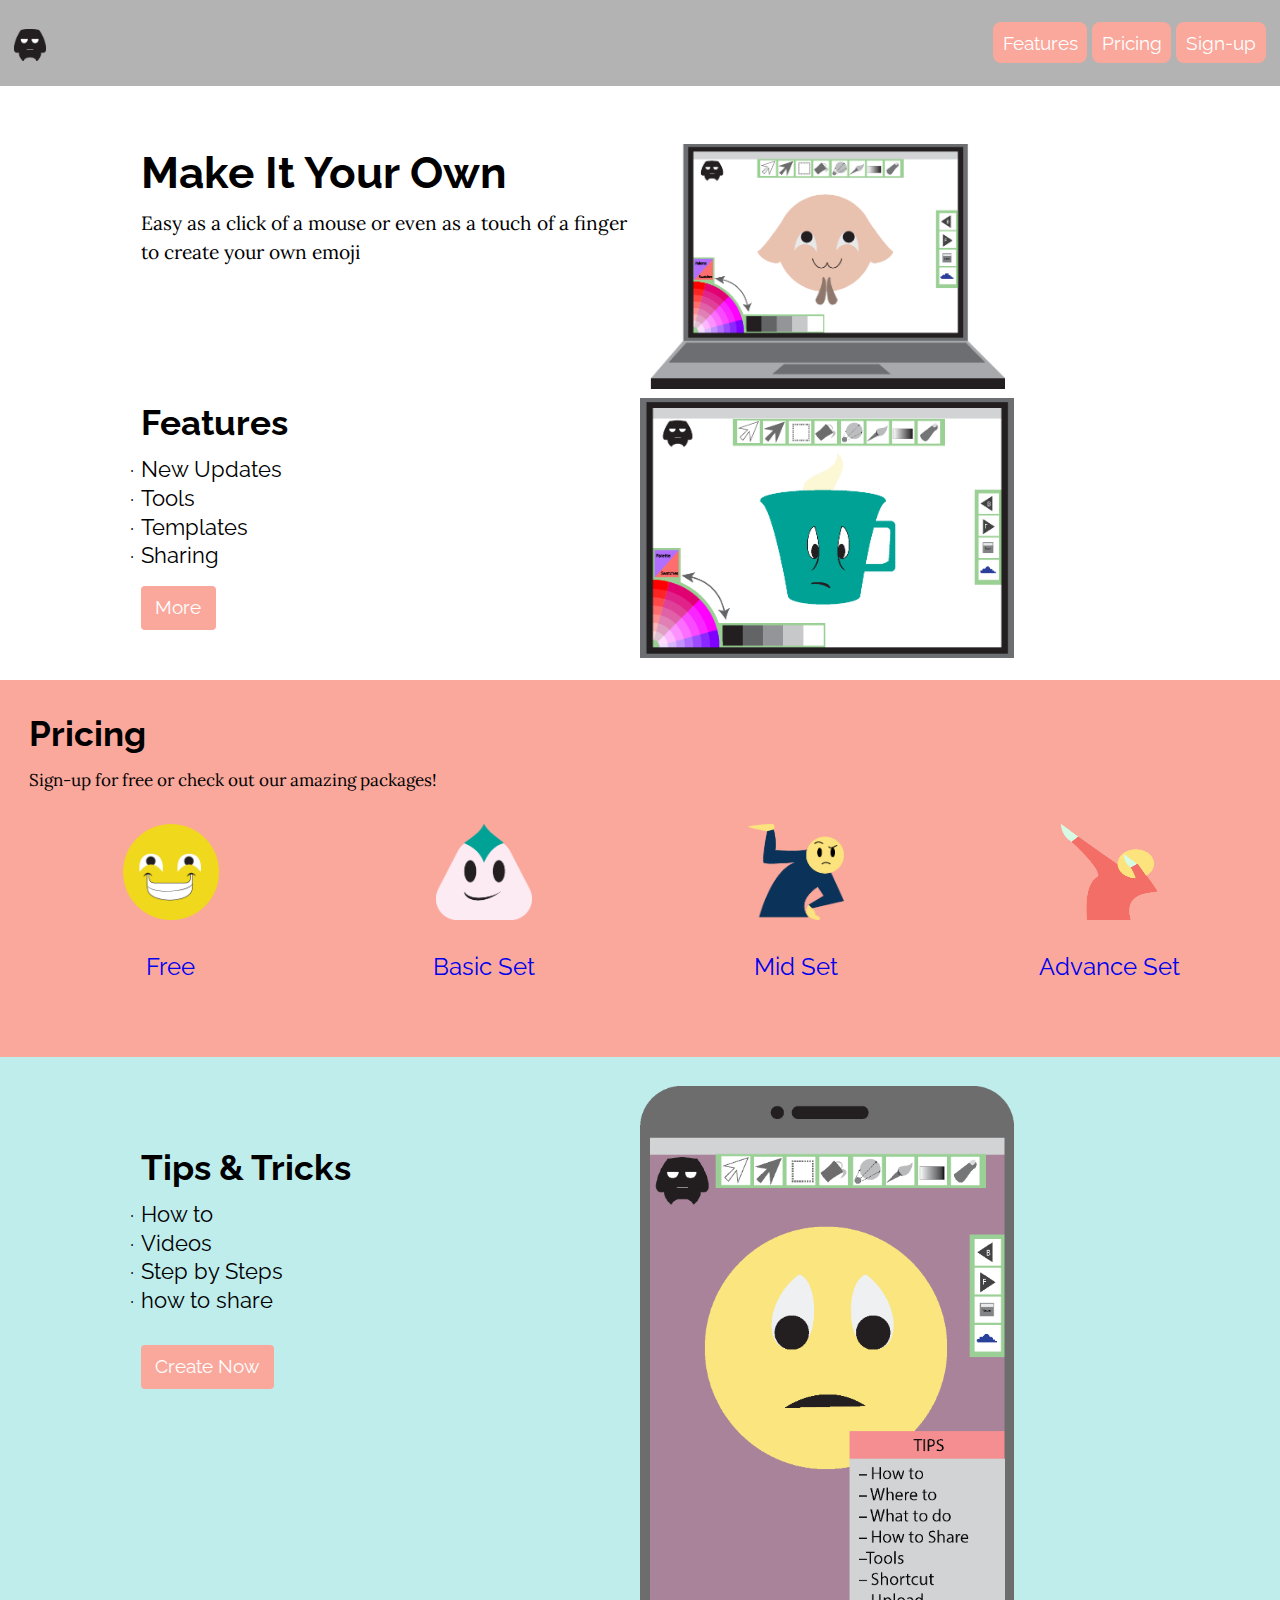
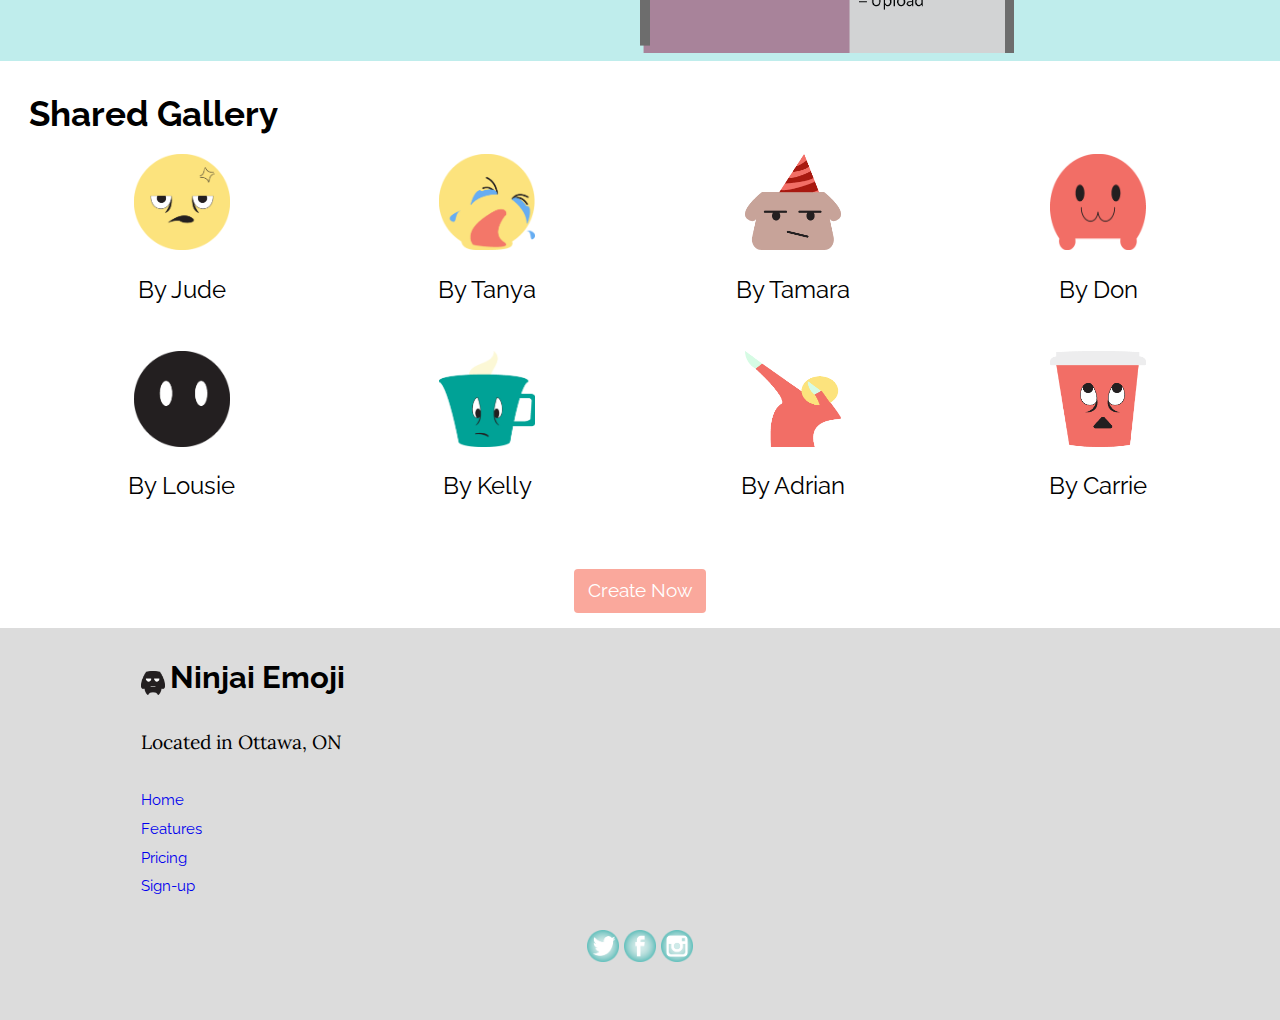
==== commit 2fd6f961: "fix the revisions for peers" ====
--- a/index.html
+++ b/index.html
@@ -231,31 +231,33 @@
 
   <footer class="pad-t gutter-1-2 pad-b">
 
-    <i class="inline-block">
-      <img class="icon i-24" src="images/logo-icon.png" alt="">
-    </i>
-
-    <h2 class="inline-block">Ninjai Emoji</h2>
-
-    <p>Located in Ottawa, ON</p>
-    <nav class="micro">
-      <ul class="list-group">
-        <li><a href="index.html">Home</a></li>
-        <li><a href="tour.html">Features</a></li>
-        <li><a href="pricing.html">Pricing</a></li>
-        <li><a href="sign-up.html">Sign-up</a></li>
-      </ul>
-    </nav>
-    <div class="center-flow push">
-      <i>
-        <img class="icon i-32" src="images/icons-twitter.png" alt="">
+    <div class="wrapper">
+      <i class="inline-block">
+        <img class="icon i-24" src="images/logo-icon.png" alt="">
       </i>
-      <i>
-        <img class="icon i-32" src="images/icons-facebook.png" alt="">
-      </i>
-      <i>
-        <img class="icon i-32" src="images/icons-instagram.png" alt="">
-      </i>
+
+      <h2 class="inline-block">Ninjai Emoji</h2>
+
+      <p>Located in Ottawa, ON</p>
+      <nav class="micro">
+        <ul class="list-group">
+          <li><a href="index.html">Home</a></li>
+          <li><a href="tour.html">Features</a></li>
+          <li><a href="pricing.html">Pricing</a></li>
+          <li><a href="sign-up.html">Sign-up</a></li>
+        </ul>
+      </nav>
+      <div class="center-flow push">
+        <i>
+          <img class="icon i-32" src="images/icons-twitter.png" alt="">
+        </i>
+        <i>
+          <img class="icon i-32" src="images/icons-facebook.png" alt="">
+        </i>
+        <i>
+          <img class="icon i-32" src="images/icons-instagram.png" alt="">
+        </i>
+      </div>
     </div>
   </footer>
 
--- a/css/main.css
+++ b/css/main.css
@@ -247,12 +247,22 @@
   width: .8em;
 }
 
+.img-flex {
+  display: inline-block;
+  width: 50%;
+}
+
 @media only screen and (min-width: 38em) {
 
   .feature-body {
     padding-top: 1em;
   }
 
+  .img-flex {
+    display: inline-block;
+    width: 60%;
+  }
+
 }
 
 @media only screen and (min-width: 60em) {
@@ -277,4 +287,8 @@
     padding-top: .5em;
   }
 
-}
+  .embed-item {
+    overflow: hidden;
+  }
+
+}
